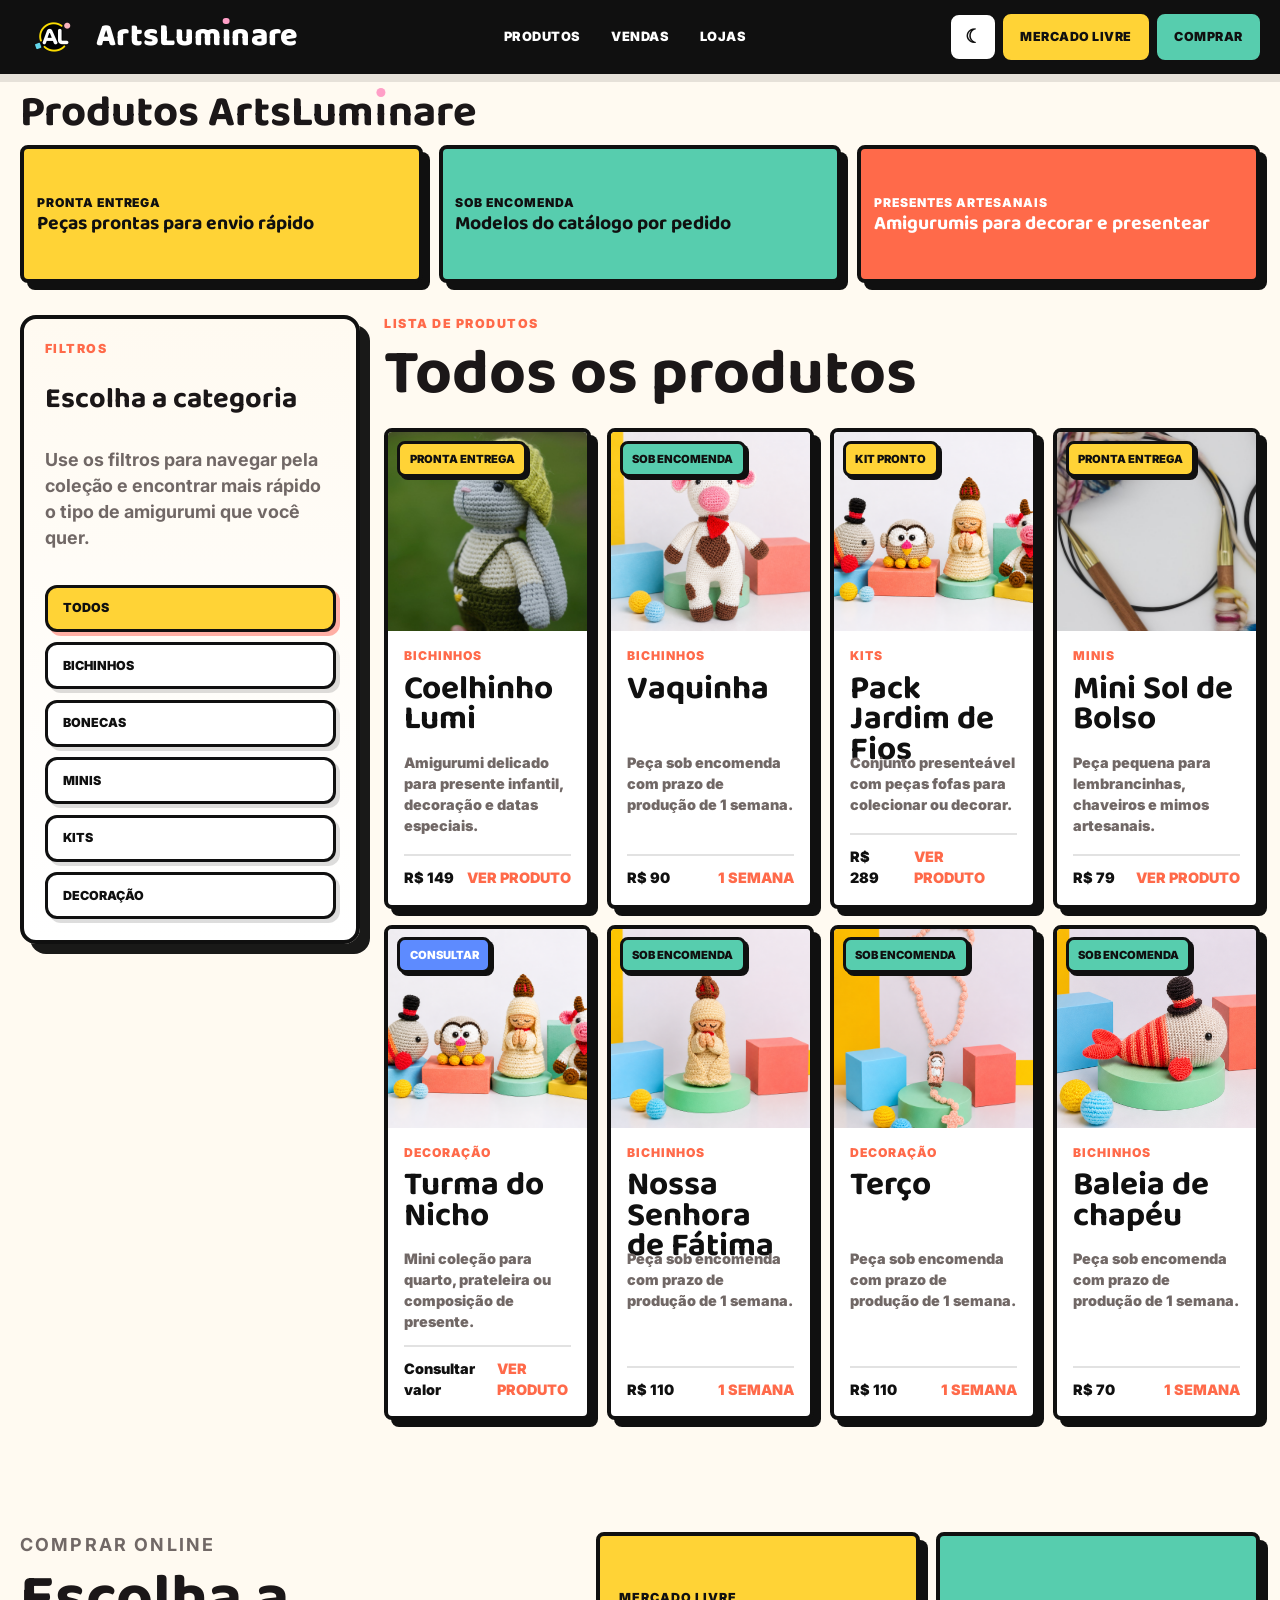
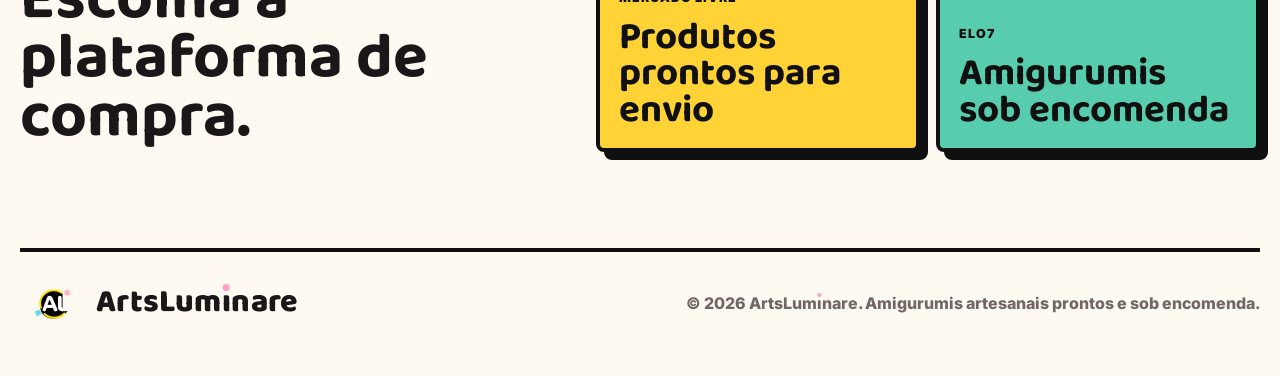
==== produtos.html @ 3f8be968 "Add terco custom order card" ====
<!DOCTYPE html>
<html lang="pt-BR">
  <head>
    <meta charset="UTF-8" />
    <meta name="viewport" content="width=device-width, initial-scale=1.0" />
    <!-- Google Tag Manager -->
    <script>
      (function(w, d, s, l, i) {
        w[l] = w[l] || [];
        w[l].push({ 'gtm.start': new Date().getTime(), event: 'gtm.js' });
        var f = d.getElementsByTagName(s)[0],
          j = d.createElement(s),
          dl = l != 'dataLayer' ? '&l=' + l : '';
        j.async = true;
        j.src = 'https://www.googletagmanager.com/gtm.js?id=' + i + dl;
        f.parentNode.insertBefore(j, f);
      })(window, document, 'script', 'dataLayer', 'GTM-P53SN25S');
    </script>
    <!-- End Google Tag Manager -->
    <title>Produtos | ArtsLuminare</title>
    <meta
      name="description"
      content="Lista de produtos da ArtsLuminare com filtros por categoria para amigurumis prontos e sob encomenda."
    />
    <meta name="theme-color" content="#101010" />
    <meta property="og:locale" content="pt_BR" />
    <meta property="og:type" content="website" />
    <meta property="og:site_name" content="ArtsLuminare" />
    <meta property="og:title" content="Produtos | ArtsLuminare" />
    <meta
      property="og:description"
      content="Veja os amigurumis prontos para envio e os modelos sob encomenda da ArtsLuminare."
    />
    <meta property="og:url" content="https://artsluminare.com/produtos.html" />
    <meta
      property="og:image"
      content="https://artsluminare.com/assets/artsluminare-social-preview.png?v=3"
    />
    <meta property="og:image:alt" content="Cat&aacute;logo de amigurumis da ArtsLuminare" />
    <meta property="og:image:width" content="1200" />
    <meta property="og:image:height" content="630" />
    <meta name="twitter:card" content="summary_large_image" />
    <meta name="twitter:title" content="Produtos | ArtsLuminare" />
    <meta
      name="twitter:description"
      content="Veja os amigurumis prontos para envio e os modelos sob encomenda da ArtsLuminare."
    />
    <meta
      name="twitter:image"
      content="https://artsluminare.com/assets/artsluminare-social-preview.png?v=3"
    />
    <link rel="canonical" href="https://artsluminare.com/produtos.html" />
    <link rel="icon" type="image/png" href="./assets/favicon-al-transparent.png?v=2" />
    <link rel="apple-touch-icon" href="./assets/favicon-al-transparent.png?v=2" />
    <script>
      (() => {
        try {
          if (localStorage.getItem("artsluminare-theme") === "dark") {
            document.documentElement.dataset.theme = "dark";
          }
        } catch {}
      })();
    </script>
    <link rel="preconnect" href="https://fonts.googleapis.com" />
    <link rel="preconnect" href="https://fonts.gstatic.com" crossorigin />
    <link
      href="https://fonts.googleapis.com/css2?family=Baloo+2:wght@600;700;800&family=Inter:wght@500;600;700;800;900&display=swap"
      rel="stylesheet"
    />
    <link rel="stylesheet" href="./styles.css?v=2" />
  </head>
  <body>
    <!-- Google Tag Manager (noscript) -->
    <noscript
      ><iframe
        src="https://www.googletagmanager.com/ns.html?id=GTM-P53SN25S"
        height="0"
        width="0"
        style="display: none; visibility: hidden"
      ></iframe
    ></noscript>
    <!-- End Google Tag Manager (noscript) -->
    <a class="skip-link" href="#conteudo">Pular para o conte&uacute;do</a>

    <header class="site-header" id="topo">
      <div class="topbar">
        <a class="brand" href="./index.html#inicio" aria-label="ArtsLuminare, voltar ao in&iacute;cio">
          <img class="brand-face" src="./assets/artsluminare-logo.png?v=2" alt="" aria-hidden="true" />
          <span class="brand-name">ArtsLum<span class="pink-i">&#305;</span>nare</span>
        </a>

        <button class="nav-toggle" type="button" aria-label="Abrir menu" aria-expanded="false">
          <span></span>
          <span></span>
          <span></span>
        </button>

        <nav class="main-nav" aria-label="Menu principal">
          <a href="./produtos.html">Produtos</a>
          <a href="./index.html#vendas">Vendas</a>
          <a href="./index.html#lojas">Lojas</a>
        </nav>

        <div class="header-actions" aria-label="Lojas online">
          <button class="theme-toggle" type="button" aria-label="Ativar modo escuro" aria-pressed="false">
            <span aria-hidden="true"></span>
          </button>
          <a class="market-link market-link-primary" href="./index.html#lojas">Mercado Livre</a>
          <a class="market-link" href="./index.html#lojas">Comprar</a>
        </div>
      </div>
    </header>

    <main id="conteudo">
      <section class="section page-intro">
        <div class="section-head">
          <div>
            <h1>Produtos ArtsLum<span class="pink-i">&#305;</span>nare</h1>
          </div>
        </div>

        <div class="products-hero-cards">
          <article class="category-tile yellow">
            <span>Pronta entrega</span>
            <strong>Pe&ccedil;as prontas para envio r&aacute;pido</strong>
          </article>
          <article class="category-tile mint">
            <span>Sob encomenda</span>
            <strong>Modelos do cat&aacute;logo por pedido</strong>
          </article>
          <article class="category-tile coral">
            <span>Presentes artesanais</span>
            <strong>Amigurumis para decorar e presentear</strong>
          </article>
        </div>
      </section>

      <section class="section shop-section products-page-section">
        <div class="products-layout">
          <aside class="products-sidebar">
            <div class="products-sidebar-card">
              <p class="eyebrow">filtros</p>
              <h2>Escolha a categoria</h2>
              <p class="section-copy">
                Use os filtros para navegar pela cole&ccedil;&atilde;o e encontrar mais r&aacute;pido o tipo de amigurumi que voc&ecirc; quer.
              </p>
              <button
                class="products-filter-toggle"
                type="button"
                aria-expanded="false"
                aria-controls="products-filters"
              >
                Filtros
              </button>
              <div class="products-sidebar-filters" id="products-filters" role="toolbar" aria-label="Filtros de produtos">
                <button class="filter-chip is-active" type="button" data-filter="todos" aria-pressed="true">
                  Todos
                </button>
                <button class="filter-chip" type="button" data-filter="bichinhos" aria-pressed="false">
                  Bichinhos
                </button>
                <button class="filter-chip" type="button" data-filter="bonecas" aria-pressed="false">
                  Bonecas
                </button>
                <button class="filter-chip" type="button" data-filter="mini" aria-pressed="false">
                  Minis
                </button>
                <button class="filter-chip" type="button" data-filter="kits" aria-pressed="false">
                  Kits
                </button>
                <button class="filter-chip" type="button" data-filter="decoracao" aria-pressed="false">
                  Decora&ccedil;&atilde;o
                </button>
              </div>
            </div>
          </aside>

          <div class="products-content">
            <div class="section-head products-content-head">
              <div>
                <p class="eyebrow">lista de produtos</p>
                <h2>Todos os produtos</h2>
              </div>
            </div>

            <div class="product-grid products-page-grid">
              <article class="product-card" data-category="bichinhos">
                <a class="product-link" href="./index.html#lojas">
                  <span class="status ready">Pronta entrega</span>
                  <img src="./assets/hero-bunny.jpg" alt="Coelhinho amigurumi artesanal" />
                  <div class="product-info">
                    <p>Bichinhos</p>
                    <h3>Coelhinho Lumi</h3>
                    <span class="product-copy">Amigurumi delicado para presente infantil, decora&ccedil;&atilde;o e datas especiais.</span>
                    <div><strong>R$ 149</strong><span>Ver produto</span></div>
                  </div>
                </a>
              </article>

              <article class="product-card" data-category="bichinhos">
                <a class="product-link" href="./index.html#lojas">
                  <span class="status order">Sob encomenda</span>
                  <img src="./assets/vaquinha.png" alt="Vaquinha amigurumi artesanal" />
                  <div class="product-info">
                    <p>Bichinhos</p>
                    <h3>Vaquinha</h3>
                    <span class="product-copy">Pe&ccedil;a sob encomenda com prazo de produ&ccedil;&atilde;o de 1 semana.</span>
                    <div><strong>R$ 90</strong><span>1 semana</span></div>
                  </div>
                </a>
              </article>

              <article class="product-card" data-category="kits">
                <a class="product-link" href="./index.html#lojas">
                  <span class="status ready">Kit pronto</span>
                  <img src="./assets/amigurumi-produtos-prontos-hero.png" alt="Grupo de amigurumis prontos para venda" />
                  <div class="product-info">
                    <p>Kits</p>
                    <h3>Pack Jardim de Fios</h3>
                    <span class="product-copy">Conjunto presente&aacute;vel com pe&ccedil;as fofas para colecionar ou decorar.</span>
                    <div><strong>R$ 289</strong><span>Ver produto</span></div>
                  </div>
                </a>
              </article>

              <article class="product-card" data-category="mini">
                <a class="product-link" href="./index.html#lojas">
                  <span class="status ready">Pronta entrega</span>
                  <img src="./assets/craft-tools.jpg" alt="Fios de croch&ecirc; para mini amigurumis" />
                  <div class="product-info">
                    <p>Minis</p>
                    <h3>Mini Sol de Bolso</h3>
                    <span class="product-copy">Pe&ccedil;a pequena para lembrancinhas, chaveiros e mimos artesanais.</span>
                    <div><strong>R$ 79</strong><span>Ver produto</span></div>
                  </div>
                </a>
              </article>

              <article class="product-card" data-category="decoracao">
                <a class="product-link" href="./index.html#lojas">
                  <span class="status quote">Consultar</span>
                  <img src="./assets/amigurumi-produtos-prontos-hero.png" alt="Amigurumis coloridos para decora&ccedil;&atilde;o" />
                  <div class="product-info">
                    <p>Decora&ccedil;&atilde;o</p>
                    <h3>Turma do Nicho</h3>
                    <span class="product-copy">Mini cole&ccedil;&atilde;o para quarto, prateleira ou composi&ccedil;&atilde;o de presente.</span>
                    <div><strong>Consultar valor</strong><span>Ver produto</span></div>
                  </div>
                </a>
              </article>

              <article class="product-card" data-category="bichinhos">
                <a class="product-link" href="./index.html#lojas">
                  <span class="status order">Sob encomenda</span>
                  <img src="./assets/nossa-senhora-fatima.png" alt="Nossa Senhora de F&aacute;tima em amigurumi" />
                  <div class="product-info">
                    <p>Bichinhos</p>
                    <h3>Nossa Senhora de F&aacute;tima</h3>
                    <span class="product-copy">Pe&ccedil;a sob encomenda com prazo de produ&ccedil;&atilde;o de 1 semana.</span>
                    <div><strong>R$ 110</strong><span>1 semana</span></div>
                  </div>
                </a>
              </article>

              <article class="product-card" data-category="decoracao">
                <a class="product-link" href="./index.html#lojas">
                  <span class="status order">Sob encomenda</span>
                  <img src="./assets/terco.png" alt="Ter&ccedil;o em amigurumi artesanal" />
                  <div class="product-info">
                    <p>Decora&ccedil;&atilde;o</p>
                    <h3>Ter&ccedil;o</h3>
                    <span class="product-copy">Pe&ccedil;a sob encomenda com prazo de produ&ccedil;&atilde;o de 1 semana.</span>
                    <div><strong>R$ 110</strong><span>1 semana</span></div>
                  </div>
                </a>
              </article>

              <article class="product-card" data-category="bichinhos">
                <a class="product-link" href="./index.html#lojas">
                  <span class="status order">Sob encomenda</span>
                  <img src="./assets/baleia-chapeu.png" alt="Baleia de chap&eacute;u em amigurumi" />
                  <div class="product-info">
                    <p>Bichinhos</p>
                    <h3>Baleia de chap&eacute;u</h3>
                    <span class="product-copy">Pe&ccedil;a sob encomenda com prazo de produ&ccedil;&atilde;o de 1 semana.</span>
                    <div><strong>R$ 70</strong><span>1 semana</span></div>
                  </div>
                </a>
              </article>
            </div>
          </div>
        </div>
      </section>

      <section class="section store-section" id="lojas">
        <div class="contact-copy">
          <p class="eyebrow">comprar online</p>
          <h2>Escolha a plataforma de compra.</h2>
        </div>

        <div class="store-grid">
          <a class="store-card yellow" href="https://www.mercadolivre.com.br/" target="_blank" rel="noreferrer" aria-label="Mercado Livre">
            <span>Mercado Livre</span>
            <strong>Produtos prontos para envio</strong>
          </a>
          <a class="store-card mint" href="https://www.elo7.com.br/" target="_blank" rel="noreferrer" aria-label="Elo7">
            <span>Elo7</span>
            <strong>Amigurumis sob encomenda</strong>
          </a>
        </div>
      </section>
    </main>

    <footer class="site-footer">
      <a class="brand" href="#topo" aria-label="ArtsLuminare, voltar ao topo">
        <img class="brand-face" src="./assets/artsluminare-logo.png?v=2" alt="" aria-hidden="true" />
        <span class="brand-name">ArtsLum<span class="pink-i">&#305;</span>nare</span>
      </a>
      <p>&copy; <span id="year"></span> ArtsLum<span class="pink-i">&#305;</span>nare. Amigurumis artesanais prontos e sob encomenda.</p>
    </footer>

    <script src="./script.js?v=2"></script>
  </body>
</html>
---- styles.css ----
:root {
  --black: #101010;
  --ink: #1b1718;
  --paper: #fffaf1;
  --white: #ffffff;
  --yellow: #ffd336;
  --yellow-deep: #f7b900;
  --coral: #ff6a4a;
  --mint: #57cdae;
  --blue: #5d8bff;
  --pink: #ff9fc7;
  --muted: #716866;
  --line: rgba(16, 16, 16, 0.12);
  --shadow: 0 20px 48px rgba(16, 16, 16, 0.16);
  --radius: 8px;
  --max: 1240px;
  color-scheme: light;
}

html[data-theme="dark"] {
  --ink: #fff6ea;
  --paper: #171314;
  --white: #282123;
  --yellow: #ffd84d;
  --coral: #ff8066;
  --mint: #67dfbf;
  --blue: #7aa0ff;
  --pink: #ff9fc7;
  --muted: #d8c9c1;
  --line: rgba(255, 246, 234, 0.16);
  --shadow: 0 20px 48px rgba(0, 0, 0, 0.38);
  color-scheme: dark;
}

* {
  box-sizing: border-box;
}

html {
  scroll-behavior: smooth;
  scroll-padding-top: 90px;
  overflow-x: hidden;
}

body {
  margin: 0;
  padding-top: 74px;
  font-family: "Inter", sans-serif;
  color: var(--ink);
  background: var(--paper);
  line-height: 1.45;
  overflow-x: hidden;
  transition: background 180ms ease, color 180ms ease;
}

body.is-menu-open {
  overflow: hidden;
}

img {
  display: block;
  max-width: 100%;
}

a {
  color: inherit;
}

button,
input,
textarea,
select {
  font: inherit;
}

.skip-link {
  position: absolute;
  left: 1rem;
  top: -4rem;
  z-index: 1000;
  padding: 0.8rem 1rem;
  border-radius: var(--radius);
  background: var(--yellow);
  color: var(--black);
  font-weight: 900;
}

.skip-link:focus {
  top: 1rem;
}

.site-header {
  position: fixed;
  top: 0;
  right: 0;
  left: 0;
  z-index: 50;
  background: var(--black);
  color: var(--white);
  box-shadow: 0 8px 0 rgba(16, 16, 16, 0.1);
}

.topbar,
.section,
.story-band,
.site-footer {
  width: min(calc(100% - 2rem), var(--max));
  margin: 0 auto;
}

.topbar {
  display: grid;
  grid-template-columns: auto 1fr auto;
  align-items: center;
  gap: 1.2rem;
  min-height: 74px;
}

.brand {
  display: inline-flex;
  align-items: center;
  gap: 0.75rem;
  min-width: 0;
  text-decoration: none;
}

.brand-face {
  width: 64px;
  height: 64px;
  display: block;
  object-fit: contain;
  flex: 0 0 auto;
}

.brand-name {
  font-family: "Baloo 2", sans-serif;
  font-size: clamp(1.45rem, 3vw, 2rem);
  font-weight: 800;
  letter-spacing: 0.01em;
  overflow: hidden;
  text-overflow: ellipsis;
  white-space: nowrap;
}

.pink-i {
  position: relative;
  display: inline-flex;
  justify-content: center;
  font-style: normal;
  line-height: 1;
  width: 0.32em;
}

.pink-i::after {
  content: "";
  position: absolute;
  left: 50%;
  top: -0.1em;
  width: 0.21em;
  height: 0.21em;
  border-radius: 50%;
  background: var(--pink);
  transform: translateX(-50%);
  pointer-events: none;
}

.main-nav {
  justify-self: center;
  display: flex;
  align-items: center;
  gap: 0.2rem;
}

.main-nav a {
  text-decoration: none;
  font-weight: 900;
  text-transform: uppercase;
}

.main-nav a {
  padding: 0.78rem 0.85rem;
  border-radius: var(--radius);
  font-size: 0.8rem;
  letter-spacing: 0.04em;
}

.main-nav a:hover,
.main-nav a:focus-visible {
  background: rgba(255, 255, 255, 0.12);
  outline: none;
}

.header-actions {
  display: flex;
  align-items: center;
  justify-content: flex-end;
  gap: 0.5rem;
}

.theme-toggle {
  min-width: 44px;
  height: 44px;
  display: inline-grid;
  place-items: center;
  border: 2px solid var(--white);
  border-radius: var(--radius);
  background: var(--white);
  color: var(--black);
  font-size: 1.2rem;
  font-weight: 1000;
  cursor: pointer;
  transition: transform 160ms ease, background 160ms ease, color 160ms ease;
}

.theme-toggle span::before {
  content: "☾";
  display: block;
  line-height: 1;
}

html[data-theme="dark"] .theme-toggle span::before {
  content: "☀";
}

.theme-toggle:hover,
.theme-toggle:focus-visible {
  transform: translateY(-2px);
  background: var(--yellow);
  color: var(--black);
  outline: none;
}

.market-link {
  min-height: 44px;
  display: inline-flex;
  align-items: center;
  justify-content: center;
  padding: 0.72rem 0.95rem;
  border: 2px solid var(--mint);
  border-radius: var(--radius);
  background: var(--mint);
  color: var(--black);
  text-decoration: none;
  font-size: 0.78rem;
  font-weight: 1000;
  letter-spacing: 0.04em;
  text-transform: uppercase;
  transition: transform 160ms ease, background 160ms ease, color 160ms ease;
}

.market-link:hover,
.market-link:focus-visible {
  transform: translateY(-2px);
  background: var(--white);
  color: var(--black);
  outline: none;
}

.market-link-primary {
  border-color: var(--yellow);
  background: var(--yellow);
  color: var(--black);
}

html[data-theme="dark"] .site-header,
html[data-theme="dark"] .main-nav {
  background: #080708;
  color: #fff6ea;
}

html[data-theme="dark"] .nav-toggle {
  border-color: rgba(255, 246, 234, 0.32);
  color: #fff6ea;
}

html[data-theme="dark"] .theme-toggle {
  border-color: var(--yellow);
  background: var(--yellow);
  color: var(--black);
}

html[data-theme="dark"] .hero {
  background:
    linear-gradient(90deg, #302716 0 47%, transparent 47%),
    repeating-linear-gradient(0deg, rgba(255, 246, 234, 0.04) 0 1px, transparent 1px 42px);
}

html[data-theme="dark"] .hero-stage {
  background:
    radial-gradient(circle at 78% 18%, rgba(255, 159, 199, 0.55) 0 12%, transparent 12.5%),
    radial-gradient(circle at 18% 78%, rgba(103, 223, 191, 0.5) 0 12%, transparent 12.5%),
    linear-gradient(135deg, #211b1d 0%, #342718 100%);
}

html[data-theme="dark"] .filter-chip,
html[data-theme="dark"] .product-link,
html[data-theme="dark"] .button-light {
  color: var(--ink);
}

html[data-theme="dark"] .button-dark {
  color: #fff6ea;
}

html[data-theme="dark"] .filter-chip.is-active {
  background: var(--yellow);
  color: var(--black);
}

html[data-theme="dark"] .products-sidebar-card {
  border-color: rgba(255, 246, 234, 0.26);
  box-shadow: 7px 7px 0 rgba(255, 246, 234, 0.1);
}

html[data-theme="dark"] .product-link,
html[data-theme="dark"] .filter-chip,
html[data-theme="dark"] .store-card {
  border-color: rgba(255, 246, 234, 0.26);
  box-shadow: 7px 7px 0 rgba(255, 246, 234, 0.1);
}

.nav-toggle {
  display: none;
  width: 46px;
  height: 46px;
  padding: 0.65rem;
  border: 2px solid rgba(255, 255, 255, 0.24);
  border-radius: var(--radius);
  background: transparent;
  color: var(--white);
}

.nav-toggle span {
  display: block;
  height: 2px;
  margin: 5px 0;
  background: currentColor;
}

.hero {
  display: grid;
  grid-template-columns: minmax(420px, 0.92fr) minmax(460px, 1.08fr);
  min-height: calc(100vh - 74px);
  background:
    linear-gradient(90deg, var(--yellow) 0 47%, transparent 47%),
    repeating-linear-gradient(0deg, rgba(16, 16, 16, 0.045) 0 1px, transparent 1px 42px);
}

.hero-copy {
  align-self: center;
  width: min(100% - 2rem, 560px);
  margin-left: max(1rem, calc((100vw - var(--max)) / 2 - 9rem));
  padding: clamp(3rem, 7vw, 6rem) 0;
}

.eyebrow {
  margin: 0 0 0.8rem;
  color: var(--coral);
  font-size: 0.78rem;
  font-weight: 1000;
  letter-spacing: 0.12em;
  text-transform: uppercase;
}

h1,
h2,
h3 {
  margin: 0;
  font-family: "Baloo 2", sans-serif;
  line-height: 0.92;
  letter-spacing: 0;
}

h1 {
  max-width: 9ch;
  font-size: clamp(3.8rem, 5.9vw, 6.1rem);
}

h2 {
  font-size: clamp(2.5rem, 5vw, 5rem);
}

h3 {
  font-size: clamp(1.55rem, 2.6vw, 2.35rem);
}

.hero-copy p:not(.eyebrow),
.section-copy,
.story-band p,
.contact-copy p {
  max-width: 40rem;
  color: var(--muted);
  font-size: clamp(1rem, 1.4vw, 1.18rem);
  font-weight: 700;
}

.hero-actions {
  display: flex;
  flex-wrap: wrap;
  gap: 0.75rem;
  margin-top: 1.8rem;
}

.button {
  min-height: 50px;
  display: inline-flex;
  align-items: center;
  justify-content: center;
  padding: 0.9rem 1.15rem;
  border: 3px solid var(--black);
  border-radius: var(--radius);
  color: var(--black);
  font-weight: 1000;
  text-decoration: none;
  text-transform: uppercase;
  letter-spacing: 0.04em;
  box-shadow: 5px 5px 0 var(--black);
  cursor: pointer;
  transition: transform 160ms ease, box-shadow 160ms ease;
}

.button:hover,
.button:focus-visible {
  transform: translate(2px, 2px);
  box-shadow: 3px 3px 0 var(--black);
  outline: none;
}

.button-dark {
  background: var(--black);
  color: var(--white);
  box-shadow: 5px 5px 0 var(--coral);
}

.button-light {
  background: var(--white);
}

.button-yellow {
  background: var(--yellow);
}

.button-mint {
  background: var(--mint);
}

.hero-stage {
  position: relative;
  align-self: stretch;
  display: grid;
  place-items: end center;
  min-height: 560px;
  overflow: hidden;
  padding: clamp(2rem, 5vw, 4rem) max(1rem, calc((100vw - var(--max)) / 2)) clamp(2rem, 5vw, 4rem) 2rem;
  background:
    radial-gradient(circle at 78% 18%, var(--pink) 0 12%, transparent 12.5%),
    radial-gradient(circle at 18% 78%, var(--mint) 0 12%, transparent 12.5%),
    linear-gradient(135deg, #ffffff 0%, #fff1d1 100%);
}

.hero-stage img {
  width: min(100%, 780px);
  aspect-ratio: 1 / 1;
  object-fit: cover;
  border: 4px solid var(--black);
  border-radius: var(--radius);
  box-shadow: 14px 14px 0 var(--black);
}

.mobile-quick-actions {
  display: none;
}

.order-badge {
  position: absolute;
  right: clamp(1rem, 5vw, 5rem);
  bottom: clamp(1rem, 5vw, 4rem);
  width: min(42vw, 220px);
  padding: 1rem;
  border: 4px solid var(--black);
  border-radius: var(--radius);
  background: var(--yellow);
  color: var(--black);
  box-shadow: 8px 8px 0 var(--black);
  transform: rotate(-3deg);
}

.order-badge span {
  display: block;
  font-size: 0.75rem;
  font-weight: 1000;
  text-transform: uppercase;
}

.order-badge strong {
  display: block;
  font-family: "Baloo 2", sans-serif;
  font-size: 1.8rem;
  line-height: 0.95;
}

.product-info p,
.category-tile span {
  display: block;
  font-size: 0.76rem;
  font-weight: 1000;
  letter-spacing: 0.08em;
  text-transform: uppercase;
}

.section {
  padding: clamp(4rem, 9vw, 7rem) 0 0;
}

.section-head {
  display: grid;
  grid-template-columns: minmax(0, 1fr) auto;
  gap: 2rem;
  align-items: end;
  margin-bottom: 1.5rem;
}

.section-head.compact {
  grid-template-columns: 1fr;
}

.page-intro {
  padding-top: clamp(0.75rem, 1.8vw, 1.15rem);
  padding-bottom: 0;
}

.page-intro .section-head {
  grid-template-columns: minmax(0, 1.45fr) minmax(220px, 0.55fr);
  align-items: center;
  gap: 1.25rem;
  margin-bottom: 0.55rem;
}

.page-intro h1 {
  max-width: none;
  font-size: clamp(2.2rem, 3.4vw, 3.35rem);
  line-height: 1;
  white-space: nowrap;
}

.page-intro .section-copy {
  max-width: 28rem;
  font-size: clamp(0.96rem, 1.05vw, 1.05rem);
}

.products-hero-cards {
  display: grid;
  grid-template-columns: repeat(3, minmax(0, 1fr));
  gap: 1rem;
  margin-top: 0.1rem;
}

.products-hero-cards .category-tile {
  justify-content: center;
}

.products-page-section {
  padding-top: 2rem;
}

.products-layout {
  display: grid;
  grid-template-columns: minmax(230px, 0.28fr) minmax(0, 0.72fr);
  gap: 1.5rem;
  align-items: start;
}

.products-sidebar {
  position: sticky;
  top: 108px;
}

.products-sidebar-card {
  display: grid;
  gap: 1rem;
  padding: 1.3rem;
  border: 4px solid var(--black);
  border-radius: 16px;
  background: linear-gradient(180deg, #fffaf1 0%, #ffffff 100%);
  box-shadow: 10px 10px 0 rgba(16, 16, 16, 0.96);
}

.products-sidebar-card h2 {
  font-size: clamp(1.8rem, 2vw, 2.5rem);
}

.products-sidebar-filters {
  display: grid;
  gap: 0.65rem;
}

.products-filter-toggle {
  display: none;
}

.products-sidebar-filters .filter-chip {
  width: 100%;
  justify-content: flex-start;
  text-align: left;
  border-radius: 12px;
}

.products-content {
  min-width: 0;
}

.products-content-head {
  grid-template-columns: 1fr;
  align-items: end;
}

.products-page-grid {
  grid-template-columns: repeat(4, minmax(0, 1fr));
}

.filter-bar {
  display: flex;
  flex-wrap: wrap;
  justify-content: flex-end;
  gap: 0.45rem;
}

.filter-chip {
  min-height: 42px;
  padding: 0.72rem 0.95rem;
  border: 3px solid var(--black);
  border-radius: 12px;
  background: var(--white);
  color: var(--black);
  font-size: 0.78rem;
  font-weight: 1000;
  text-transform: uppercase;
  cursor: pointer;
  box-shadow: 4px 4px 0 rgba(16, 16, 16, 0.14);
  transition: transform 140ms ease, box-shadow 140ms ease, background 140ms ease, color 140ms ease;
}

.filter-chip.is-active {
  background: var(--yellow);
  color: var(--black);
  box-shadow: 4px 4px 0 rgba(255, 111, 97, 0.55);
}

.filter-chip:hover,
.filter-chip:focus-visible {
  transform: translateY(-1px);
  box-shadow: 5px 5px 0 rgba(16, 16, 16, 0.18);
  outline: none;
}

html[data-theme="dark"] .products-sidebar-card {
  background: linear-gradient(180deg, #1d1819 0%, #120f10 100%);
  border-color: rgba(255, 246, 234, 0.22);
  box-shadow: 10px 10px 0 rgba(255, 246, 234, 0.08);
}

html[data-theme="dark"] .products-sidebar-filters .filter-chip {
  background: #181314;
  color: #fff6ea;
  border-color: rgba(255, 246, 234, 0.22);
  box-shadow: none;
}

html[data-theme="dark"] .products-sidebar-filters .filter-chip.is-active {
  background: var(--yellow);
  color: var(--black);
  border-color: rgba(255, 246, 234, 0.2);
  box-shadow: 4px 4px 0 rgba(255, 159, 199, 0.24);
}

.product-grid {
  display: grid;
  grid-template-columns: repeat(4, minmax(0, 1fr));
  gap: 1rem;
  align-items: stretch;
}

.product-card {
  position: relative;
  min-width: 0;
  height: 100%;
}

.product-card[hidden] {
  display: none;
}

.product-link {
  height: 100%;
  display: grid;
  grid-template-rows: auto 1fr;
  overflow: hidden;
  border: 4px solid var(--black);
  border-radius: var(--radius);
  background: var(--white);
  color: var(--black);
  text-decoration: none;
  box-shadow: 7px 7px 0 var(--black);
  transition: transform 160ms ease, box-shadow 160ms ease;
}

.product-link:hover,
.product-link:focus-visible {
  transform: translate(3px, 3px);
  box-shadow: 4px 4px 0 var(--black);
  outline: none;
}

.product-card img {
  width: 100%;
  aspect-ratio: 1 / 1;
  object-fit: cover;
  background: var(--yellow);
}

.status {
  position: absolute;
  top: 0.8rem;
  left: 0.8rem;
  z-index: 2;
  padding: 0.42rem 0.58rem;
  border: 3px solid var(--black);
  border-radius: var(--radius);
  color: var(--black);
  font-size: 0.7rem;
  font-weight: 1000;
  text-transform: uppercase;
  box-shadow: 3px 3px 0 var(--black);
}

.status.order {
  background: var(--mint);
}

.status.ready {
  background: var(--yellow);
}

.status.quote {
  background: var(--blue);
  color: var(--white);
}

.product-info {
  display: grid;
  grid-template-rows: auto 4.4rem minmax(4.25rem, 1fr) auto;
  gap: 0.55rem;
  padding: 1rem;
  min-height: 235px;
}

.product-info p {
  margin: 0;
  color: var(--coral);
}

.product-info h3 {
  align-self: start;
  overflow: hidden;
}

.product-copy {
  color: var(--muted);
  font-size: 0.92rem;
  font-weight: 800;
  align-self: start;
}

.product-info div {
  display: flex;
  justify-content: space-between;
  gap: 0.8rem;
  align-items: center;
  align-self: end;
  margin-top: 0.2rem;
  padding-top: 0.75rem;
  border-top: 2px solid var(--line);
}

.product-info strong,
.product-info span {
  font-size: 0.9rem;
  font-weight: 1000;
}

.product-info div span {
  color: var(--coral);
  text-transform: uppercase;
}

.category-grid {
  display: grid;
  grid-template-columns: repeat(4, minmax(0, 1fr));
  gap: 1rem;
}

.category-tile {
  min-height: 138px;
  display: flex;
  flex-direction: column;
  justify-content: flex-end;
  padding: 0.8rem;
  border: 4px solid var(--black);
  border-radius: var(--radius);
  color: var(--black);
  text-decoration: none;
  box-shadow: 7px 7px 0 var(--black);
}

.category-tile strong {
  display: block;
  margin-top: 0.22rem;
  font-family: "Baloo 2", sans-serif;
  font-size: clamp(1.22rem, 1.5vw, 1.75rem);
  line-height: 0.92;
}

.category-tile.yellow {
  background: var(--yellow);
}

.category-tile.mint {
  background: var(--mint);
}

.category-tile.coral {
  background: var(--coral);
  color: var(--white);
}

.category-tile.blue {
  background: var(--blue);
  color: var(--white);
}

.story-band {
  display: grid;
  grid-template-columns: 1.08fr 0.92fr;
  gap: 2rem;
  align-items: center;
  margin-top: clamp(4rem, 8vw, 7rem);
  padding: clamp(2rem, 5vw, 4rem);
  border: 4px solid var(--black);
  border-radius: var(--radius);
  background: var(--mint);
  box-shadow: 8px 8px 0 var(--black);
}

.story-band .eyebrow {
  color: var(--black);
}

.story-band p {
  margin: 0;
  color: var(--black);
}

.sales-grid {
  display: grid;
  grid-template-columns: repeat(4, minmax(0, 1fr));
  gap: 1rem;
}

.sales-card {
  min-height: 260px;
  display: flex;
  flex-direction: column;
  justify-content: space-between;
  gap: 1rem;
  padding: 1rem;
  border: 4px solid var(--black);
  border-radius: var(--radius);
  box-shadow: 7px 7px 0 var(--black);
}

.sales-card span {
  width: 48px;
  height: 48px;
  display: grid;
  place-items: center;
  border: 3px solid var(--black);
  border-radius: 50%;
  background: var(--white);
  color: var(--black);
  font-weight: 1000;
}

html[data-theme="dark"] .sales-card span {
  background: #fff6ea;
  color: var(--black);
  border-color: rgba(16, 16, 16, 0.92);
}

.sales-card h3 {
  font-size: clamp(1.45rem, 2vw, 2.05rem);
}

.sales-card p {
  margin: 0;
  color: var(--black);
  font-weight: 800;
}

.sales-card.yellow {
  background: var(--yellow);
}

.sales-card.mint {
  background: var(--mint);
}

.sales-card.coral {
  background: var(--coral);
  color: var(--white);
}

.sales-card.blue {
  background: var(--blue);
  color: var(--white);
}

.sales-card.coral p,
.sales-card.blue p {
  color: var(--white);
}

.store-section {
  display: grid;
  grid-template-columns: 0.9fr 1.1fr;
  gap: 2rem;
  align-items: start;
  padding-bottom: clamp(4rem, 8vw, 6rem);
}

.store-grid {
  display: grid;
  grid-template-columns: repeat(2, minmax(0, 1fr));
  gap: 1rem;
}

.store-card {
  min-height: 220px;
  display: flex;
  flex-direction: column;
  justify-content: flex-end;
  gap: 0.8rem;
  padding: 1.2rem;
  border: 4px solid var(--black);
  border-radius: var(--radius);
  color: var(--black);
  text-decoration: none;
  box-shadow: 8px 8px 0 var(--black);
}

.store-card span {
  font-size: 0.78rem;
  font-weight: 1000;
  letter-spacing: 0.08em;
  text-transform: uppercase;
}

.store-card strong {
  max-width: 12ch;
  font-family: "Baloo 2", sans-serif;
  font-size: clamp(2rem, 3vw, 3rem);
  line-height: 0.95;
}

.store-card.yellow {
  background: var(--yellow);
}

.store-card.mint {
  background: var(--mint);
}

.site-footer {
  display: flex;
  justify-content: space-between;
  gap: 1rem;
  align-items: center;
  padding: 1.2rem 0 2.5rem;
  border-top: 4px solid var(--black);
}

.site-footer p {
  margin: 0;
  color: var(--muted);
  font-weight: 800;
  text-align: right;
}

a:focus-visible,
button:focus-visible,
input:focus-visible,
textarea:focus-visible,
select:focus-visible {
  outline: 4px solid var(--blue);
  outline-offset: 3px;
}

@media (max-width: 1080px) {
  .hero {
    grid-template-columns: 1fr;
    min-height: auto;
    background: var(--yellow);
  }

  .hero-copy {
    margin: 0 auto;
    padding: 3rem 0 2rem;
  }

  .hero-stage {
    min-height: auto;
    padding: 2rem 1rem 3rem;
  }

  .product-grid,
  .category-grid {
    grid-template-columns: repeat(2, minmax(0, 1fr));
  }

  .page-intro .section-head {
    grid-template-columns: 1fr;
  }

  .products-hero-cards,
  .products-page-grid {
    grid-template-columns: repeat(2, minmax(0, 1fr));
  }

  .products-layout {
    grid-template-columns: 1fr;
  }

  .products-sidebar {
    position: static;
  }

  .products-sidebar-filters {
    grid-template-columns: repeat(3, minmax(0, 1fr));
  }

  .sales-grid {
    grid-template-columns: repeat(2, minmax(0, 1fr));
  }
}

@media (max-width: 820px) {
  .topbar,
  .section,
  .story-band,
  .site-footer {
    width: min(calc(100% - 1rem), var(--max));
  }

  .topbar {
    grid-template-columns: minmax(0, 1fr) auto auto;
    gap: 0.6rem;
  }

  .nav-toggle {
    display: block;
  }

  .main-nav {
    position: fixed;
    inset: 74px 0 auto 0;
    width: 100vw;
    justify-self: stretch;
    display: none;
    grid-template-columns: 1fr;
    gap: 0;
    padding: 0.75rem 1rem 1rem;
    background: var(--black);
    border-top: 1px solid rgba(255, 255, 255, 0.14);
    box-shadow: 0 12px 0 rgba(16, 16, 16, 0.18);
  }

  .main-nav.is-open {
    display: grid;
  }

  .main-nav a {
    padding: 1rem;
    border-radius: 0;
    border-bottom: 1px solid rgba(255, 255, 255, 0.14);
  }

  .header-actions {
    justify-self: end;
  }

  .section-head,
  .story-band,
  .store-section,
  .site-footer {
    grid-template-columns: 1fr;
  }

  .filter-bar {
    justify-content: flex-start;
  }

  .site-footer {
    display: grid;
    text-align: left;
  }

  .site-footer p {
    text-align: left;
  }
}

@media (max-width: 620px) {
  body {
    padding-top: 68px;
    background: var(--paper);
  }

  .topbar {
    min-height: 68px;
    padding-block: 0.2rem;
  }

  .main-nav {
    inset: 68px 0 auto 0;
  }

  .header-actions .market-link-primary {
    display: none;
  }

  .brand-name {
    font-size: 0.88rem;
  }

  .brand-face {
    width: 40px;
    height: 40px;
  }

  .brand {
    gap: 0.34rem;
  }

  .nav-toggle {
    width: 40px;
    height: 40px;
    padding: 0.5rem;
  }

  .market-link {
    min-height: 40px;
    padding: 0.56rem 0.66rem;
    font-size: 0.68rem;
    letter-spacing: 0.02em;
  }

  .theme-toggle {
    min-width: 40px;
    height: 40px;
    padding: 0;
    font-size: 1rem;
  }

  .hero {
    background: var(--paper);
  }

  h1 {
    max-width: 9ch;
    font-size: 2.3rem;
    line-height: 0.96;
  }

  h2 {
    font-size: 1.72rem;
    line-height: 1;
  }

  .hero-copy {
    width: 100%;
    padding: 0.7rem 0.75rem 0.15rem;
    background: var(--paper);
    border-bottom: 0;
  }

  .hero-copy h1,
  .hero-copy p:not(.eyebrow),
  .hero-copy .eyebrow {
    display: none;
  }

  .hero-actions {
    display: grid;
    grid-template-columns: 1fr 1fr;
    gap: 0.45rem;
    margin-top: 0;
  }

  .hero-actions {
    display: none;
  }

  .mobile-quick-actions {
    display: grid;
    width: fit-content;
    grid-template-columns: repeat(2, minmax(0, 138px));
    gap: 0.55rem;
    margin: 0.85rem auto 0.45rem;
    padding: 0;
    background: var(--paper);
  }

  .button {
    flex: 1 1 0;
    min-height: 42px;
    padding: 0.64rem 0.68rem;
    font-size: 0.72rem;
    box-shadow: 3px 3px 0 var(--black);
  }

  .hero-stage {
    padding: 0.75rem 0.5rem 1rem;
    background:
      radial-gradient(circle at 78% 14%, var(--pink) 0 18%, transparent 18.5%),
      linear-gradient(180deg, var(--paper) 0%, var(--paper) 100%);
  }

  .hero-stage img {
    aspect-ratio: 1.18 / 1;
    object-position: center;
    border-width: 3px;
    box-shadow: none;
  }

  .section {
    width: 100%;
    padding: 1.35rem 0.75rem 0;
    border-top: 4px solid var(--black);
  }

  .section-head {
    display: grid;
    gap: 0.55rem;
    margin-bottom: 0.8rem;
  }

  .filter-bar {
    gap: 0.45rem;
    display: grid;
    grid-template-columns: repeat(3, minmax(0, 1fr));
  }

  .filter-chip {
    min-height: 36px;
    padding: 0.48rem 0.38rem;
    border-width: 2px;
    font-size: 0.58rem;
    box-shadow: none;
  }

  .order-badge {
    display: none;
  }

  .order-badge strong {
    font-size: 1rem;
  }

  .product-grid {
    grid-template-columns: 1fr;
    gap: 0.72rem;
  }

  .product-link {
    grid-template-columns: minmax(112px, 38%) minmax(0, 1fr);
    grid-template-rows: 1fr;
    border-width: 3px;
    box-shadow: none;
  }

  .product-card img {
    height: 100%;
    min-height: 156px;
    aspect-ratio: auto;
  }

  .product-info {
    grid-template-rows: auto auto auto;
    gap: 0.28rem;
    min-height: 132px;
    padding: 0.68rem;
  }

  .product-info h3 {
    font-size: 1.02rem;
    line-height: 0.98;
  }

  .product-copy {
    display: none;
  }

  .product-info div {
    flex-wrap: wrap;
    gap: 0.35rem;
    padding-top: 0.42rem;
  }

  .product-info strong,
  .product-info span {
    font-size: 0.68rem;
  }

  .category-grid,
  .sales-grid,
  .store-grid {
    grid-template-columns: repeat(2, minmax(0, 1fr));
    gap: 0.68rem;
  }

  .category-tile {
    min-height: 98px;
    padding: 0.72rem;
    border-width: 3px;
    box-shadow: none;
  }

  .category-tile strong {
    font-size: 0.94rem;
    line-height: 1;
  }

  .story-band {
    width: 100%;
    grid-template-columns: 1fr;
    gap: 0.75rem;
    margin-top: 1.35rem;
    padding: 1rem 0.85rem;
    border-width: 3px 0;
    box-shadow: none;
  }

  .story-band h2 {
    max-width: 12ch;
  }

  .sales-card {
    min-height: 136px;
    padding: 0.72rem;
    border-width: 3px;
    box-shadow: none;
  }

  .sales-card span {
    width: 34px;
    height: 34px;
    border-width: 2px;
    font-size: 0.72rem;
  }

  .sales-card h3 {
    font-size: 1.08rem;
    line-height: 1;
  }

  .sales-card p {
    font-size: 0.72rem;
    line-height: 1.28;
  }

  .store-section {
    gap: 0.8rem;
    padding-bottom: 1.35rem;
  }

  .store-card {
    min-height: 118px;
    padding: 0.78rem;
    border-width: 3px;
    box-shadow: none;
  }

  .store-card strong {
    font-size: 1.2rem;
    line-height: 0.98;
  }

  .site-footer {
    width: 100%;
    padding: 0.9rem;
    border-top-width: 3px;
  }

  .products-hero-cards,
  .products-sidebar-filters,
  .products-page-grid {
    grid-template-columns: 1fr;
  }

  .page-intro {
    padding-top: 0.45rem;
  }

  .page-intro .section-head {
    gap: 0.45rem;
    margin-bottom: 0.45rem;
  }

  .page-intro h1 {
    font-size: 2.05rem;
    white-space: normal;
  }

  .page-intro .section-copy,
  .products-sidebar-card .section-copy,
  .contact-copy p,
  .story-band p {
    display: none;
  }

  .page-intro .section-copy,
  .products-sidebar-card .section-copy,
  .products-hero-cards {
    display: none;
  }

  .products-page-section {
    padding-top: 0.9rem;
  }

  .products-sidebar-card {
    gap: 0.7rem;
    padding: 0;
    border-width: 0;
    background: transparent;
    box-shadow: none;
  }

  .products-filter-toggle {
    min-height: 42px;
    display: inline-flex;
    align-items: center;
    justify-content: center;
    width: 100%;
    padding: 0.72rem 0.9rem;
    border: 3px solid var(--black);
    border-radius: 10px;
    background: var(--yellow);
    color: var(--black);
    font-size: 0.84rem;
    font-weight: 1000;
    text-transform: uppercase;
    box-shadow: 3px 3px 0 var(--black);
  }

  html[data-theme="dark"] .products-filter-toggle {
    background: var(--yellow);
    color: var(--black);
    border-color: rgba(255, 246, 234, 0.2);
    box-shadow: 3px 3px 0 rgba(255, 246, 234, 0.12);
  }

  .products-sidebar-filters {
    display: none !important;
    grid-template-columns: repeat(3, minmax(0, 1fr));
    gap: 0.5rem;
    margin-top: 0.6rem;
  }

  .products-sidebar-filters.is-open {
    display: grid !important;
  }

  .products-sidebar-filters .filter-chip {
    appearance: none !important;
    -webkit-appearance: none !important;
    min-height: 40px;
    justify-content: center;
    text-align: center;
    padding: 0.56rem 0.4rem;
    font-size: 0.68rem;
    line-height: 1;
    border-width: 2px;
    border-radius: 10px;
    background: var(--white) !important;
    color: var(--black) !important;
    -webkit-text-fill-color: var(--black) !important;
    border-color: var(--black) !important;
    opacity: 1 !important;
    text-shadow: none !important;
    box-shadow: none !important;
  }

  .products-sidebar-filters .filter-chip.is-active,
  .products-sidebar-filters .filter-chip[aria-pressed="true"],
  .products-sidebar-filters .filter-chip:active,
  .products-sidebar-filters .filter-chip:focus-visible {
    background: var(--yellow) !important;
    color: var(--black) !important;
    -webkit-text-fill-color: var(--black) !important;
    border-color: var(--black) !important;
    opacity: 1 !important;
    text-shadow: none !important;
  }

  html[data-theme="dark"] .products-sidebar-filters .filter-chip,
  html[data-theme="dark"] .products-sidebar-filters .filter-chip.is-active,
  html[data-theme="dark"] .products-sidebar-filters .filter-chip[aria-pressed="true"],
  html[data-theme="dark"] .products-sidebar-filters .filter-chip:active,
  html[data-theme="dark"] .products-sidebar-filters .filter-chip:focus-visible {
    color: var(--black) !important;
    -webkit-text-fill-color: var(--black) !important;
    opacity: 1 !important;
  }

  html[data-theme="dark"] .products-sidebar-filters .filter-chip {
    background: #fff6ea !important;
    border-color: rgba(255, 246, 234, 0.22) !important;
    box-shadow: none !important;
  }

  html[data-theme="dark"] .products-sidebar-filters .filter-chip.is-active,
  html[data-theme="dark"] .products-sidebar-filters .filter-chip[aria-pressed="true"],
  html[data-theme="dark"] .products-sidebar-filters .filter-chip:active,
  html[data-theme="dark"] .products-sidebar-filters .filter-chip:focus-visible {
    background: var(--yellow) !important;
    border-color: rgba(255, 246, 234, 0.2) !important;
  }

  .products-sidebar-card h2,
  .products-content-head .eyebrow,
  .contact-copy .eyebrow,
  .site-footer p,
  .eyebrow {
    display: none;
  }

  .products-content-head {
    margin-bottom: 0.55rem;
  }

  .category-section,
  #inspiracoes,
  .story-band,
  .sales-section {
    display: none;
  }

  .store-section {
    border-top-width: 0;
  }

  html[data-theme="dark"] .hero {
    background: var(--paper);
  }

  html[data-theme="dark"] .hero-copy {
    background: #302716;
  }

  html[data-theme="dark"] .hero-stage {
    background:
      radial-gradient(circle at 78% 14%, rgba(255, 159, 199, 0.42) 0 18%, transparent 18.5%),
      linear-gradient(180deg, var(--paper) 0%, var(--paper) 100%);
  }
}

@media (prefers-reduced-motion: reduce) {
  html {
    scroll-behavior: auto;
  }

  *,
  *::before,
  *::after {
    transition: none !important;
  }
}
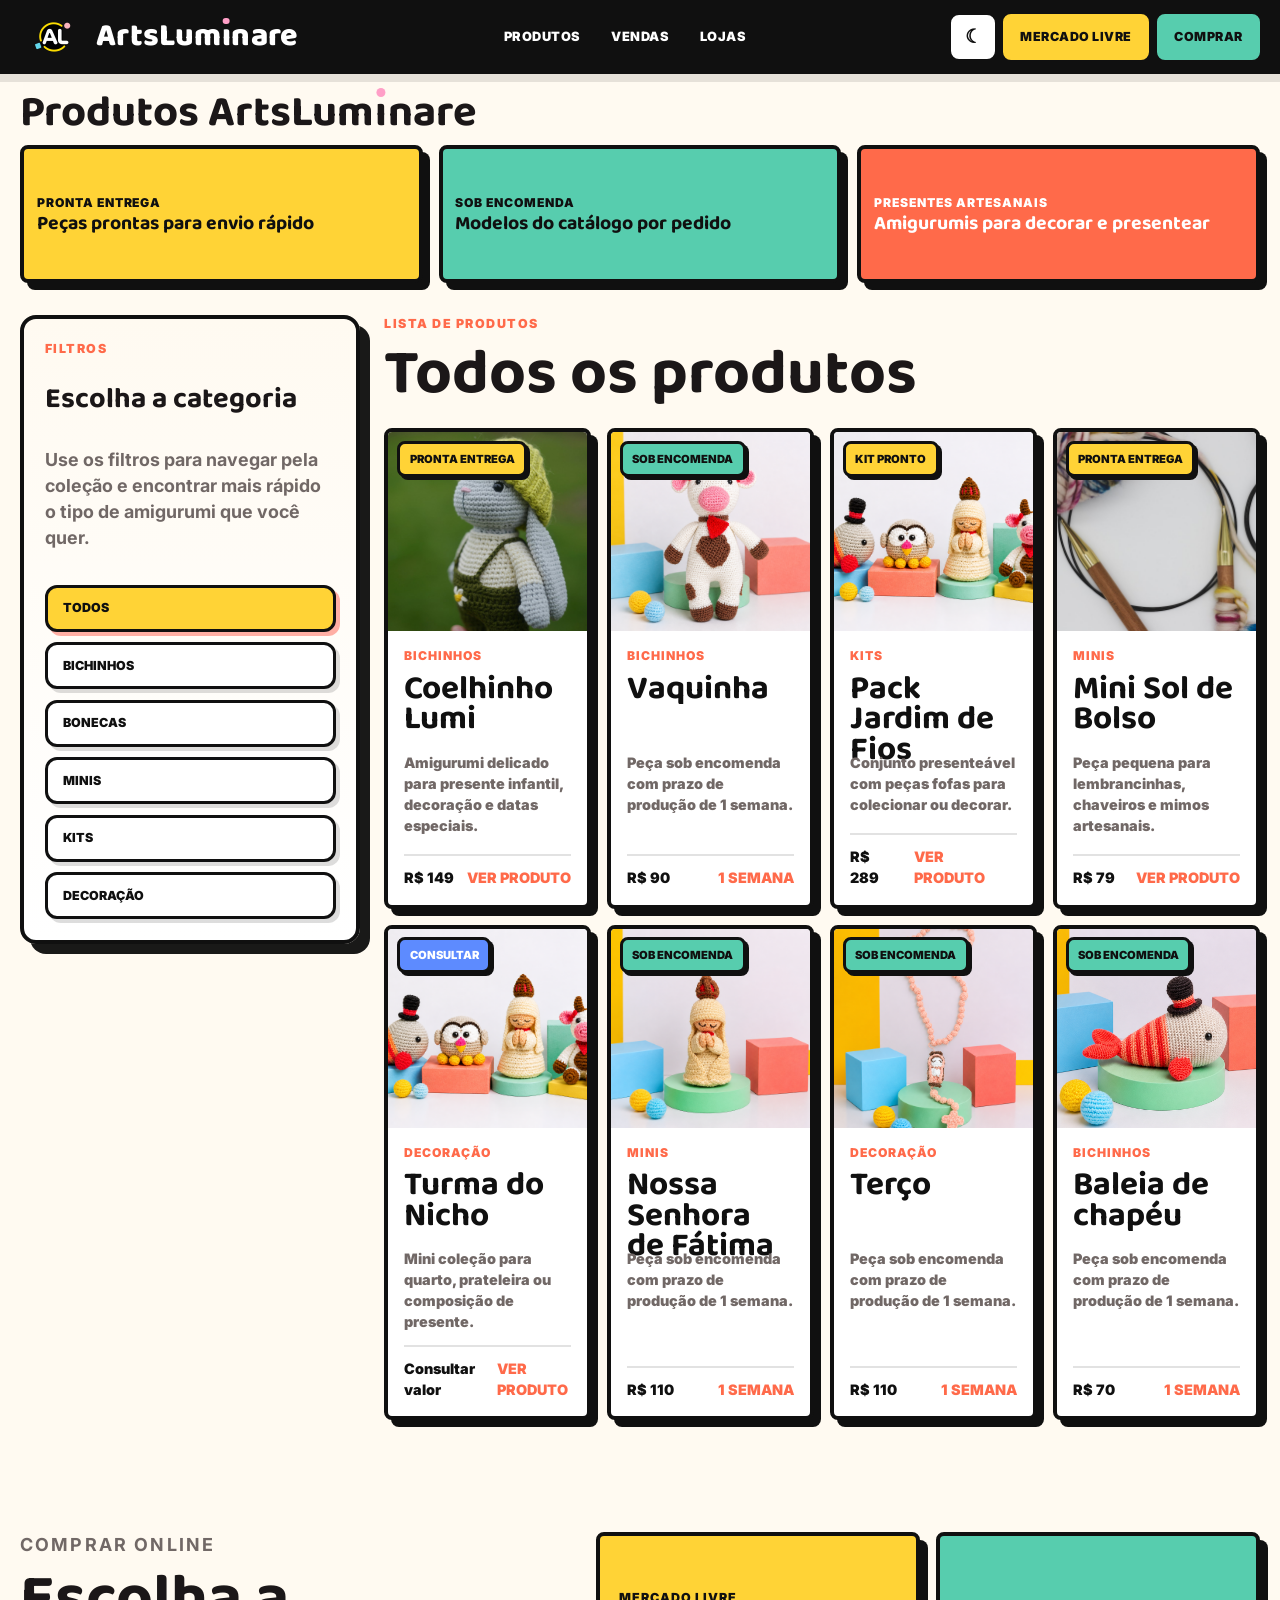
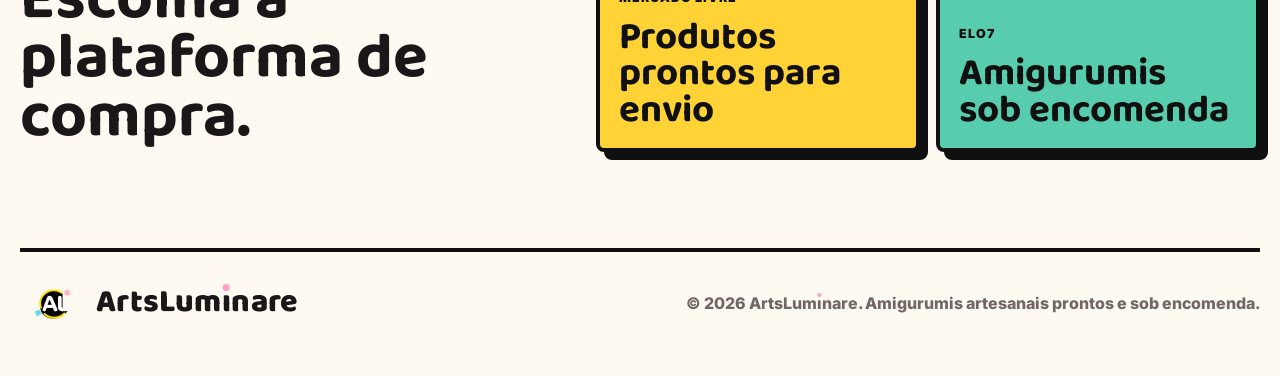
==== commit 732402d9: "Set nossa senhora category to minis" ====
--- a/produtos.html
+++ b/produtos.html
@@ -249,12 +249,12 @@
                 </a>
               </article>
 
-              <article class="product-card" data-category="bichinhos">
+              <article class="product-card" data-category="minis">
                 <a class="product-link" href="./index.html#lojas">
                   <span class="status order">Sob encomenda</span>
                   <img src="./assets/nossa-senhora-fatima.png" alt="Nossa Senhora de F&aacute;tima em amigurumi" />
                   <div class="product-info">
-                    <p>Bichinhos</p>
+                    <p>Minis</p>
                     <h3>Nossa Senhora de F&aacute;tima</h3>
                     <span class="product-copy">Pe&ccedil;a sob encomenda com prazo de produ&ccedil;&atilde;o de 1 semana.</span>
                     <div><strong>R$ 110</strong><span>1 semana</span></div>
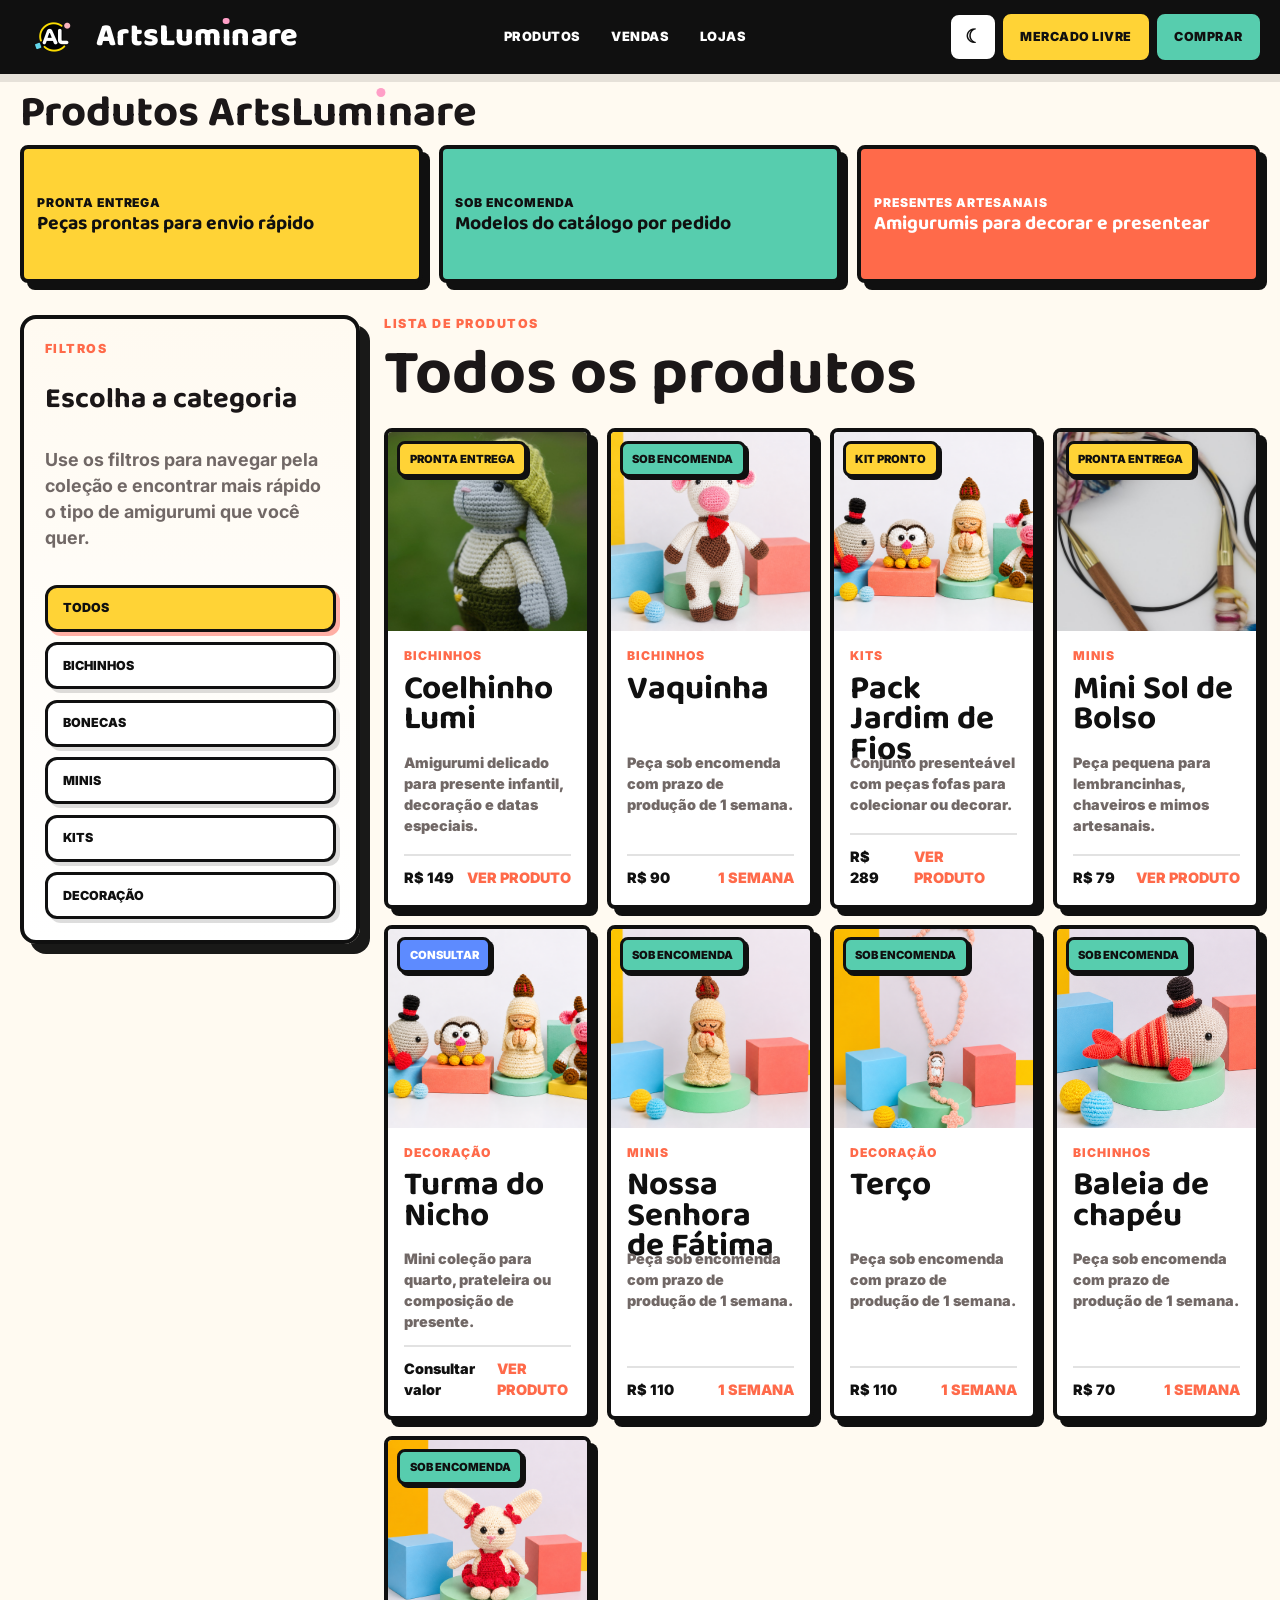
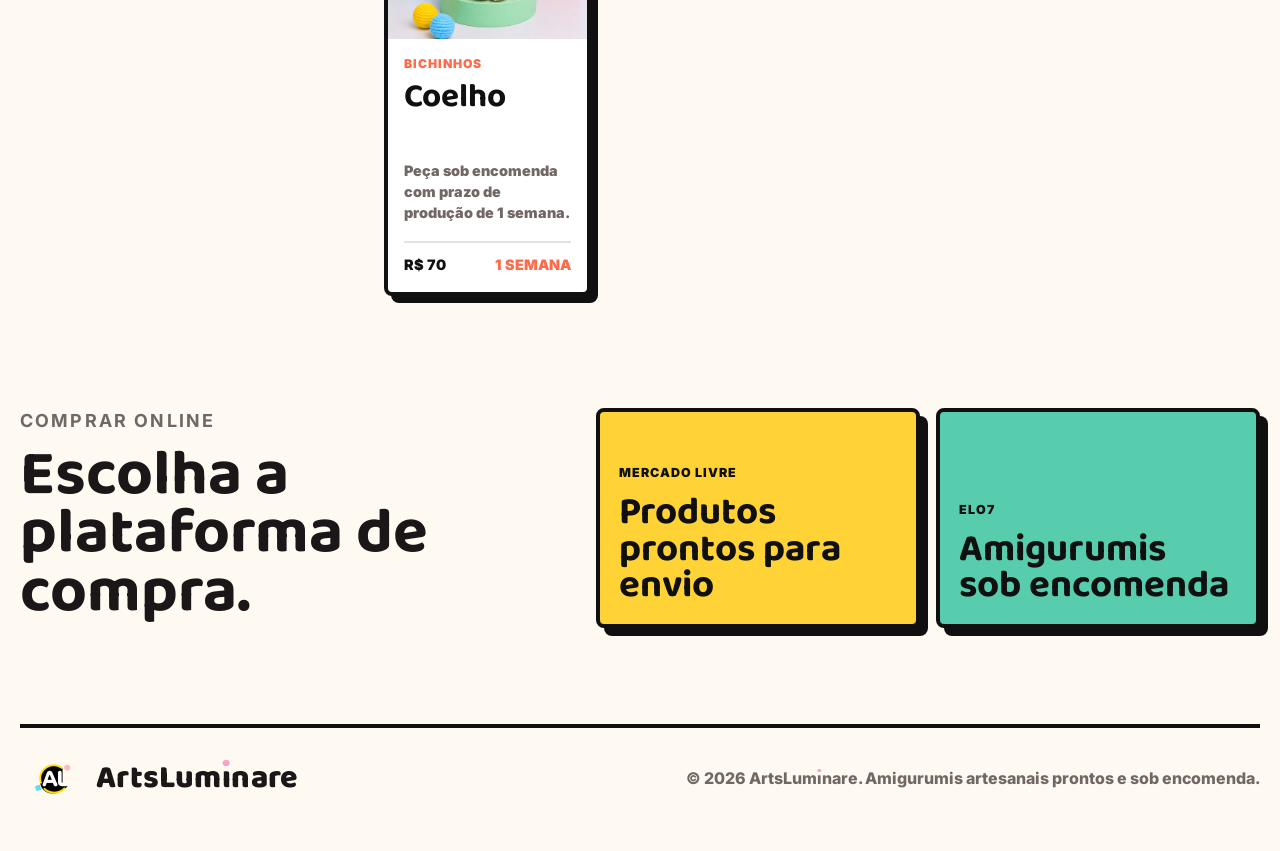
==== commit 605bc7db: "Add coelho custom order card" ====
--- a/produtos.html
+++ b/produtos.html
@@ -287,6 +287,19 @@
                   </div>
                 </a>
               </article>
+
+              <article class="product-card" data-category="bichinhos">
+                <a class="product-link" href="./index.html#lojas">
+                  <span class="status order">Sob encomenda</span>
+                  <img src="./assets/coelho.png" alt="Coelho em amigurumi artesanal" />
+                  <div class="product-info">
+                    <p>Bichinhos</p>
+                    <h3>Coelho</h3>
+                    <span class="product-copy">Pe&ccedil;a sob encomenda com prazo de produ&ccedil;&atilde;o de 1 semana.</span>
+                    <div><strong>R$ 70</strong><span>1 semana</span></div>
+                  </div>
+                </a>
+              </article>
             </div>
           </div>
         </div>
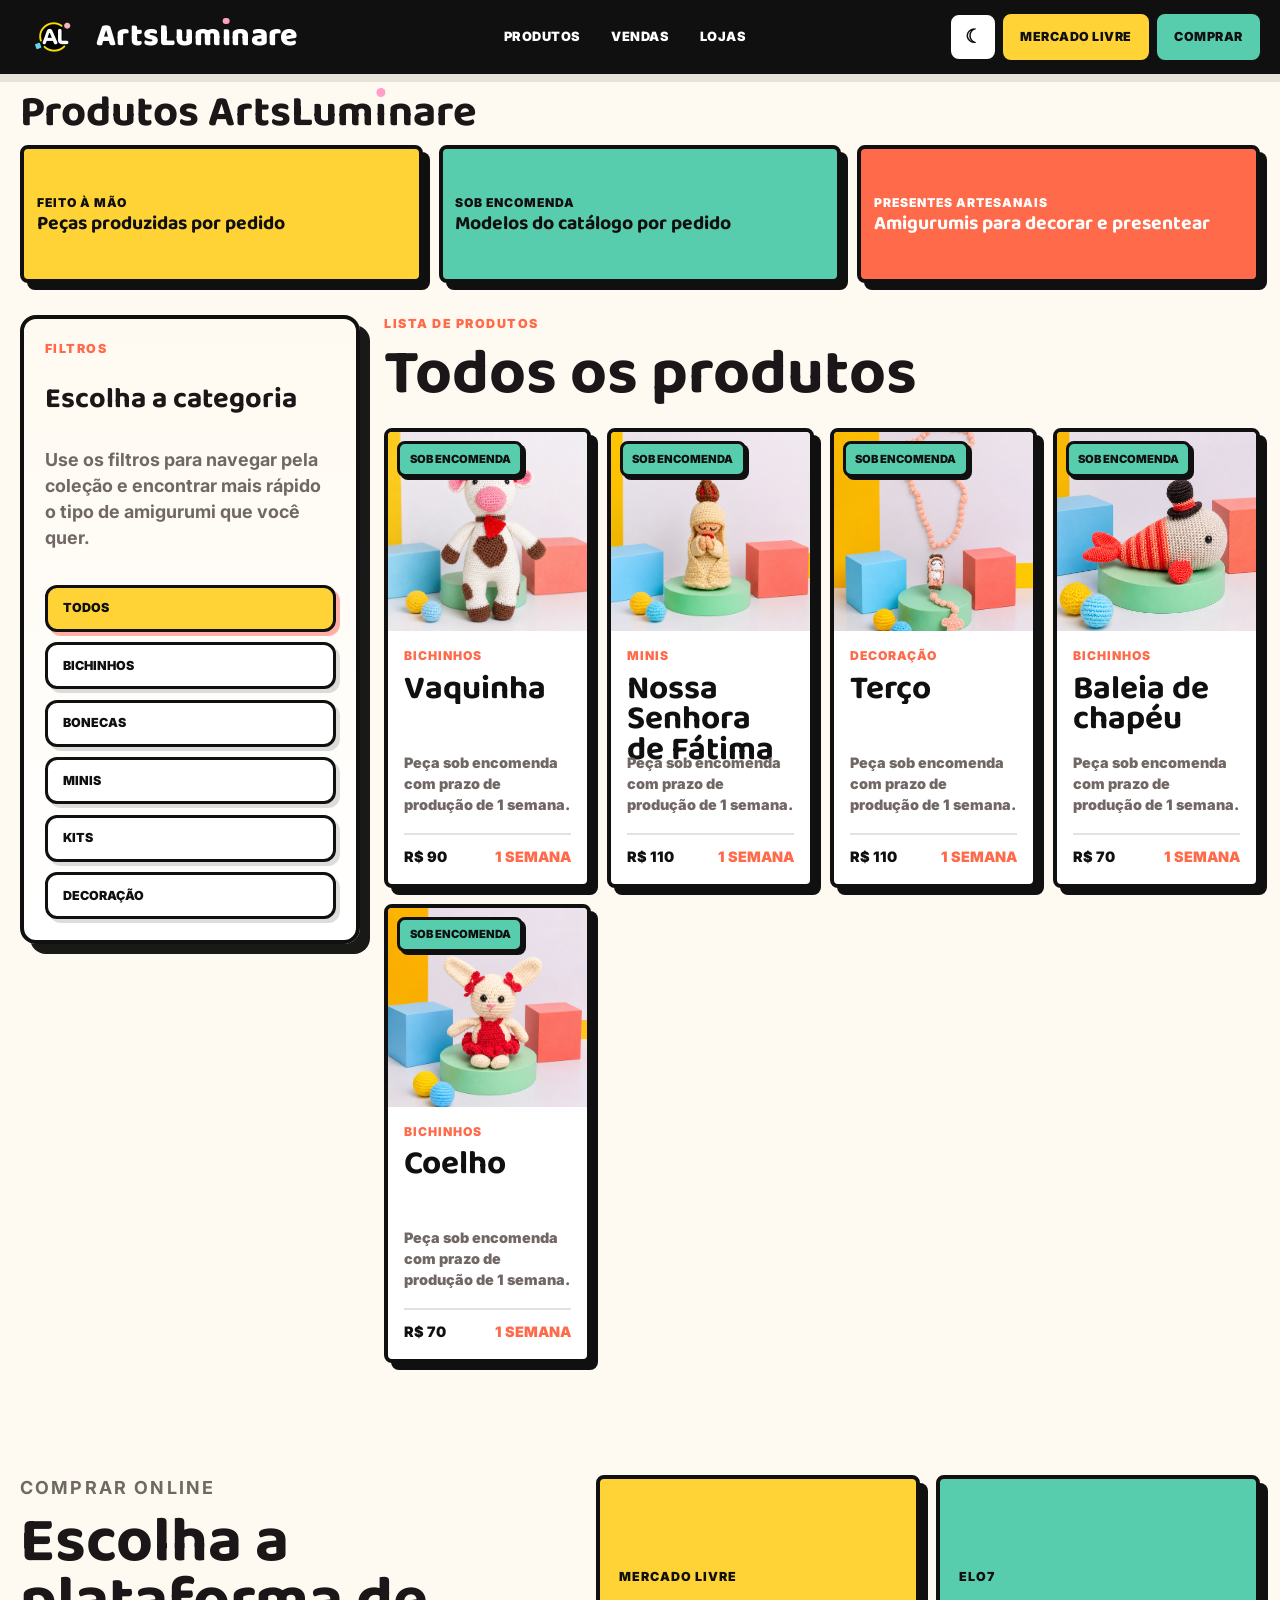
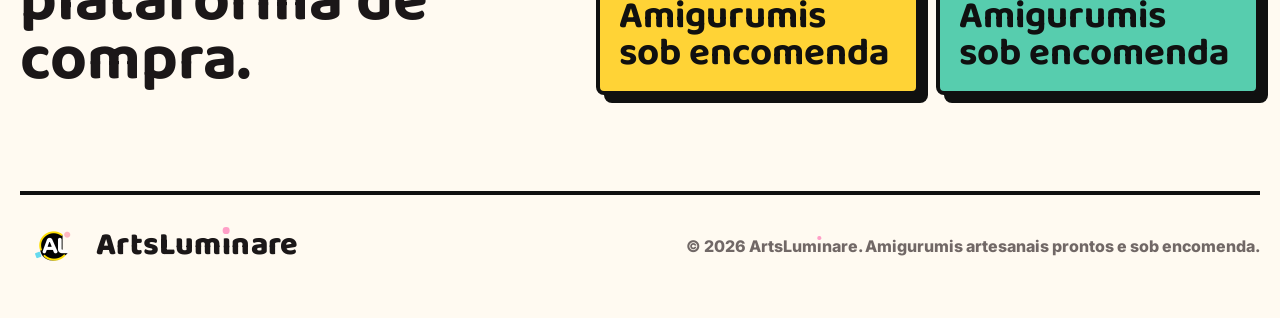
==== commit 75cbe722: "Remove pronta entrega products" ====
--- a/produtos.html
+++ b/produtos.html
@@ -29,7 +29,7 @@
     <meta property="og:title" content="Produtos | ArtsLuminare" />
     <meta
       property="og:description"
-      content="Veja os amigurumis prontos para envio e os modelos sob encomenda da ArtsLuminare."
+      content="Veja os amigurumis sob encomenda da ArtsLuminare."
     />
     <meta property="og:url" content="https://artsluminare.com/produtos.html" />
     <meta
@@ -43,7 +43,7 @@
     <meta name="twitter:title" content="Produtos | ArtsLuminare" />
     <meta
       name="twitter:description"
-      content="Veja os amigurumis prontos para envio e os modelos sob encomenda da ArtsLuminare."
+      content="Veja os amigurumis sob encomenda da ArtsLuminare."
     />
     <meta
       name="twitter:image"
@@ -121,8 +121,8 @@
 
         <div class="products-hero-cards">
           <article class="category-tile yellow">
-            <span>Pronta entrega</span>
-            <strong>Pe&ccedil;as prontas para envio r&aacute;pido</strong>
+            <span>Feito &agrave; m&atilde;o</span>
+            <strong>Pe&ccedil;as produzidas por pedido</strong>
           </article>
           <article class="category-tile mint">
             <span>Sob encomenda</span>
@@ -186,19 +186,6 @@
             <div class="product-grid products-page-grid">
               <article class="product-card" data-category="bichinhos">
                 <a class="product-link" href="./index.html#lojas">
-                  <span class="status ready">Pronta entrega</span>
-                  <img src="./assets/hero-bunny.jpg" alt="Coelhinho amigurumi artesanal" />
-                  <div class="product-info">
-                    <p>Bichinhos</p>
-                    <h3>Coelhinho Lumi</h3>
-                    <span class="product-copy">Amigurumi delicado para presente infantil, decora&ccedil;&atilde;o e datas especiais.</span>
-                    <div><strong>R$ 149</strong><span>Ver produto</span></div>
-                  </div>
-                </a>
-              </article>
-
-              <article class="product-card" data-category="bichinhos">
-                <a class="product-link" href="./index.html#lojas">
                   <span class="status order">Sob encomenda</span>
                   <img src="./assets/vaquinha.png" alt="Vaquinha amigurumi artesanal" />
                   <div class="product-info">
@@ -206,45 +193,6 @@
                     <h3>Vaquinha</h3>
                     <span class="product-copy">Pe&ccedil;a sob encomenda com prazo de produ&ccedil;&atilde;o de 1 semana.</span>
                     <div><strong>R$ 90</strong><span>1 semana</span></div>
-                  </div>
-                </a>
-              </article>
-
-              <article class="product-card" data-category="kits">
-                <a class="product-link" href="./index.html#lojas">
-                  <span class="status ready">Kit pronto</span>
-                  <img src="./assets/amigurumi-produtos-prontos-hero.png" alt="Grupo de amigurumis prontos para venda" />
-                  <div class="product-info">
-                    <p>Kits</p>
-                    <h3>Pack Jardim de Fios</h3>
-                    <span class="product-copy">Conjunto presente&aacute;vel com pe&ccedil;as fofas para colecionar ou decorar.</span>
-                    <div><strong>R$ 289</strong><span>Ver produto</span></div>
-                  </div>
-                </a>
-              </article>
-
-              <article class="product-card" data-category="mini">
-                <a class="product-link" href="./index.html#lojas">
-                  <span class="status ready">Pronta entrega</span>
-                  <img src="./assets/craft-tools.jpg" alt="Fios de croch&ecirc; para mini amigurumis" />
-                  <div class="product-info">
-                    <p>Minis</p>
-                    <h3>Mini Sol de Bolso</h3>
-                    <span class="product-copy">Pe&ccedil;a pequena para lembrancinhas, chaveiros e mimos artesanais.</span>
-                    <div><strong>R$ 79</strong><span>Ver produto</span></div>
-                  </div>
-                </a>
-              </article>
-
-              <article class="product-card" data-category="decoracao">
-                <a class="product-link" href="./index.html#lojas">
-                  <span class="status quote">Consultar</span>
-                  <img src="./assets/amigurumi-produtos-prontos-hero.png" alt="Amigurumis coloridos para decora&ccedil;&atilde;o" />
-                  <div class="product-info">
-                    <p>Decora&ccedil;&atilde;o</p>
-                    <h3>Turma do Nicho</h3>
-                    <span class="product-copy">Mini cole&ccedil;&atilde;o para quarto, prateleira ou composi&ccedil;&atilde;o de presente.</span>
-                    <div><strong>Consultar valor</strong><span>Ver produto</span></div>
                   </div>
                 </a>
               </article>
@@ -314,7 +262,7 @@
         <div class="store-grid">
           <a class="store-card yellow" href="https://www.mercadolivre.com.br/" target="_blank" rel="noreferrer" aria-label="Mercado Livre">
             <span>Mercado Livre</span>
-            <strong>Produtos prontos para envio</strong>
+            <strong>Amigurumis sob encomenda</strong>
           </a>
           <a class="store-card mint" href="https://www.elo7.com.br/" target="_blank" rel="noreferrer" aria-label="Elo7">
             <span>Elo7</span>
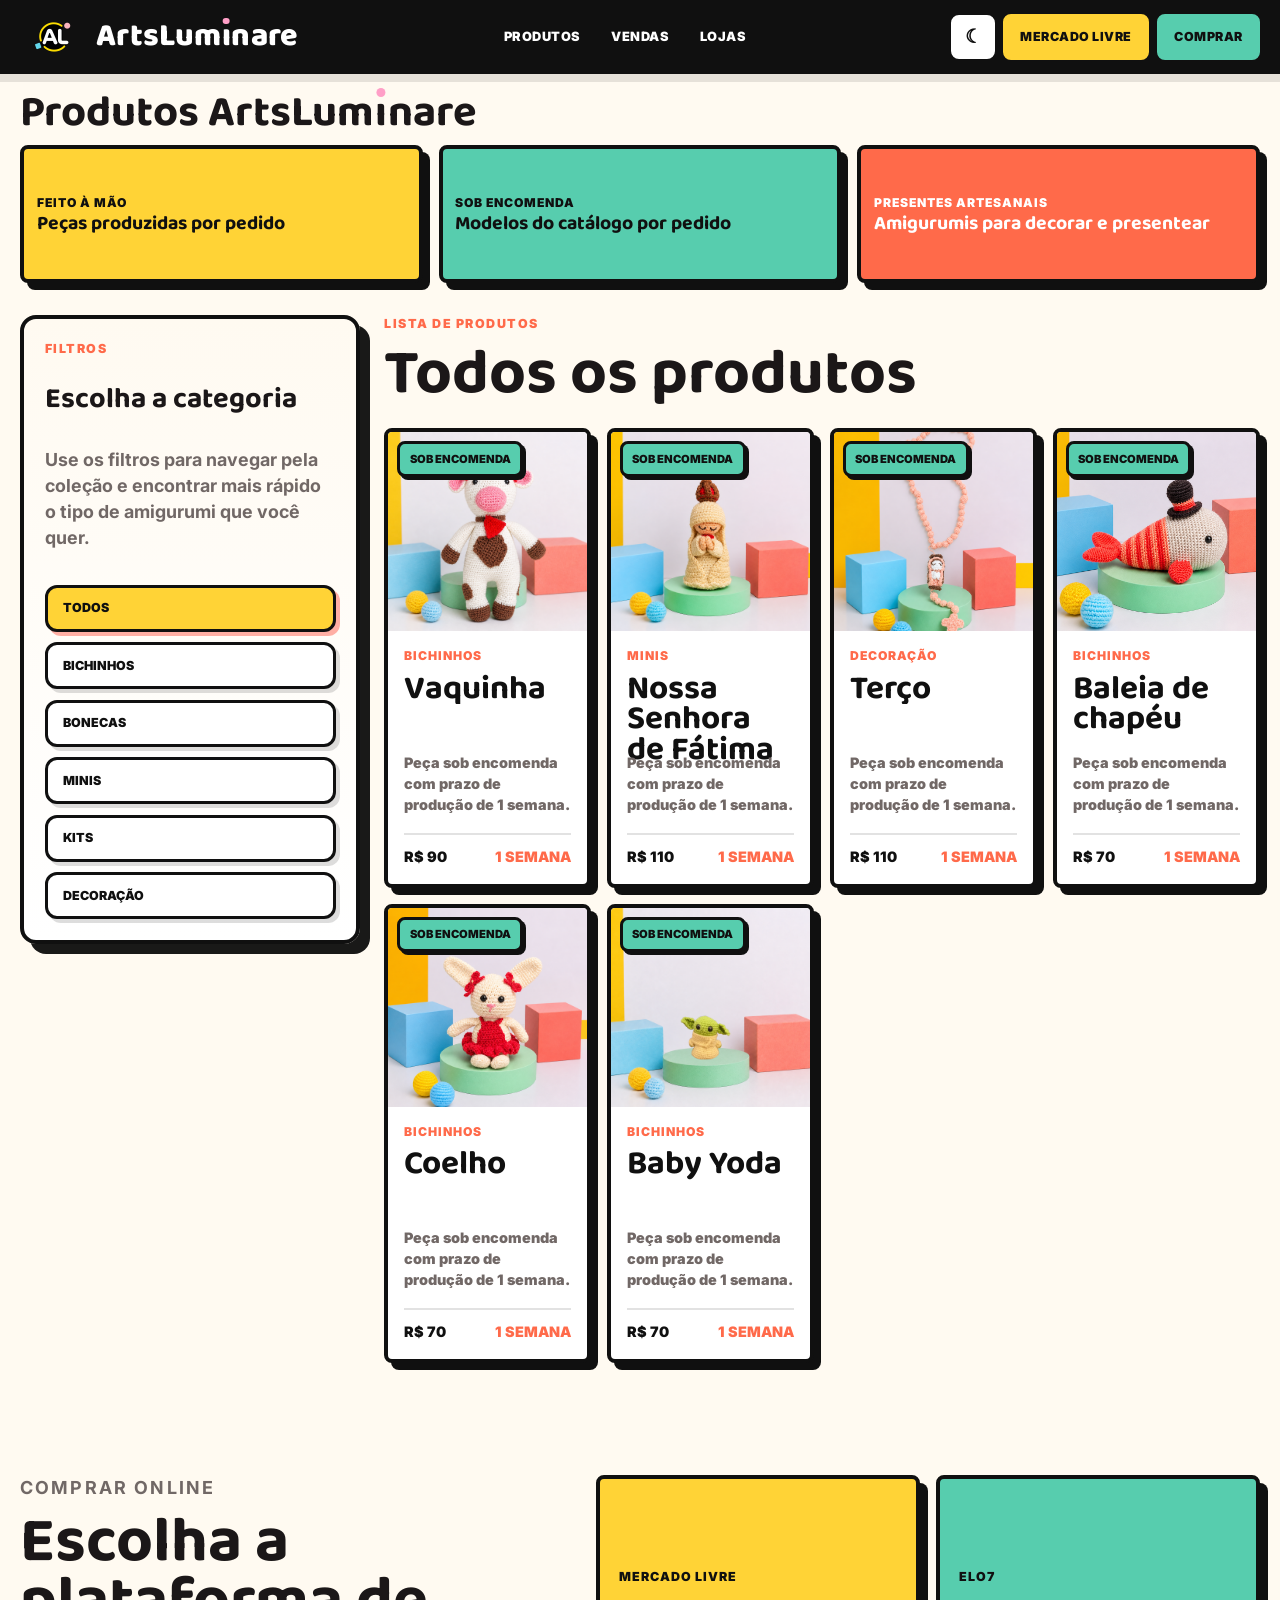
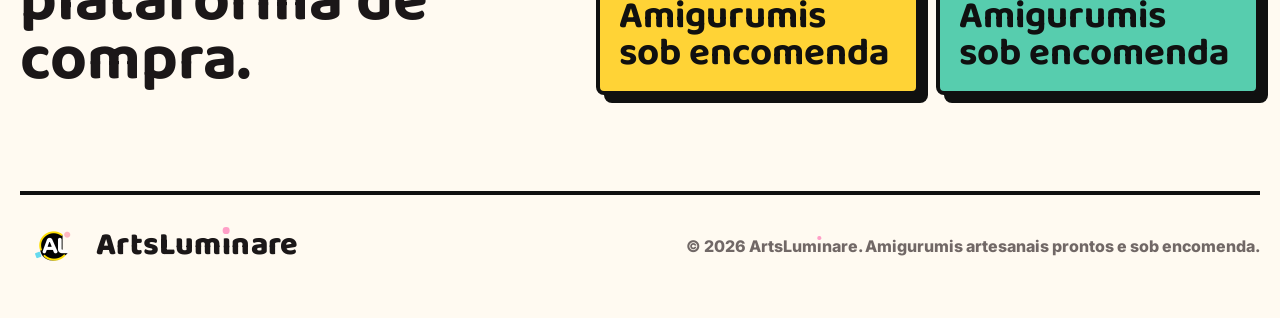
==== commit 8fb048b4: "Add baby yoda custom order card" ====
--- a/produtos.html
+++ b/produtos.html
@@ -248,6 +248,19 @@
                   </div>
                 </a>
               </article>
+
+              <article class="product-card" data-category="bichinhos">
+                <a class="product-link" href="./index.html#lojas">
+                  <span class="status order">Sob encomenda</span>
+                  <img src="./assets/baby-yoda.png" alt="Baby Yoda em amigurumi artesanal" />
+                  <div class="product-info">
+                    <p>Bichinhos</p>
+                    <h3>Baby Yoda</h3>
+                    <span class="product-copy">Pe&ccedil;a sob encomenda com prazo de produ&ccedil;&atilde;o de 1 semana.</span>
+                    <div><strong>R$ 70</strong><span>1 semana</span></div>
+                  </div>
+                </a>
+              </article>
             </div>
           </div>
         </div>
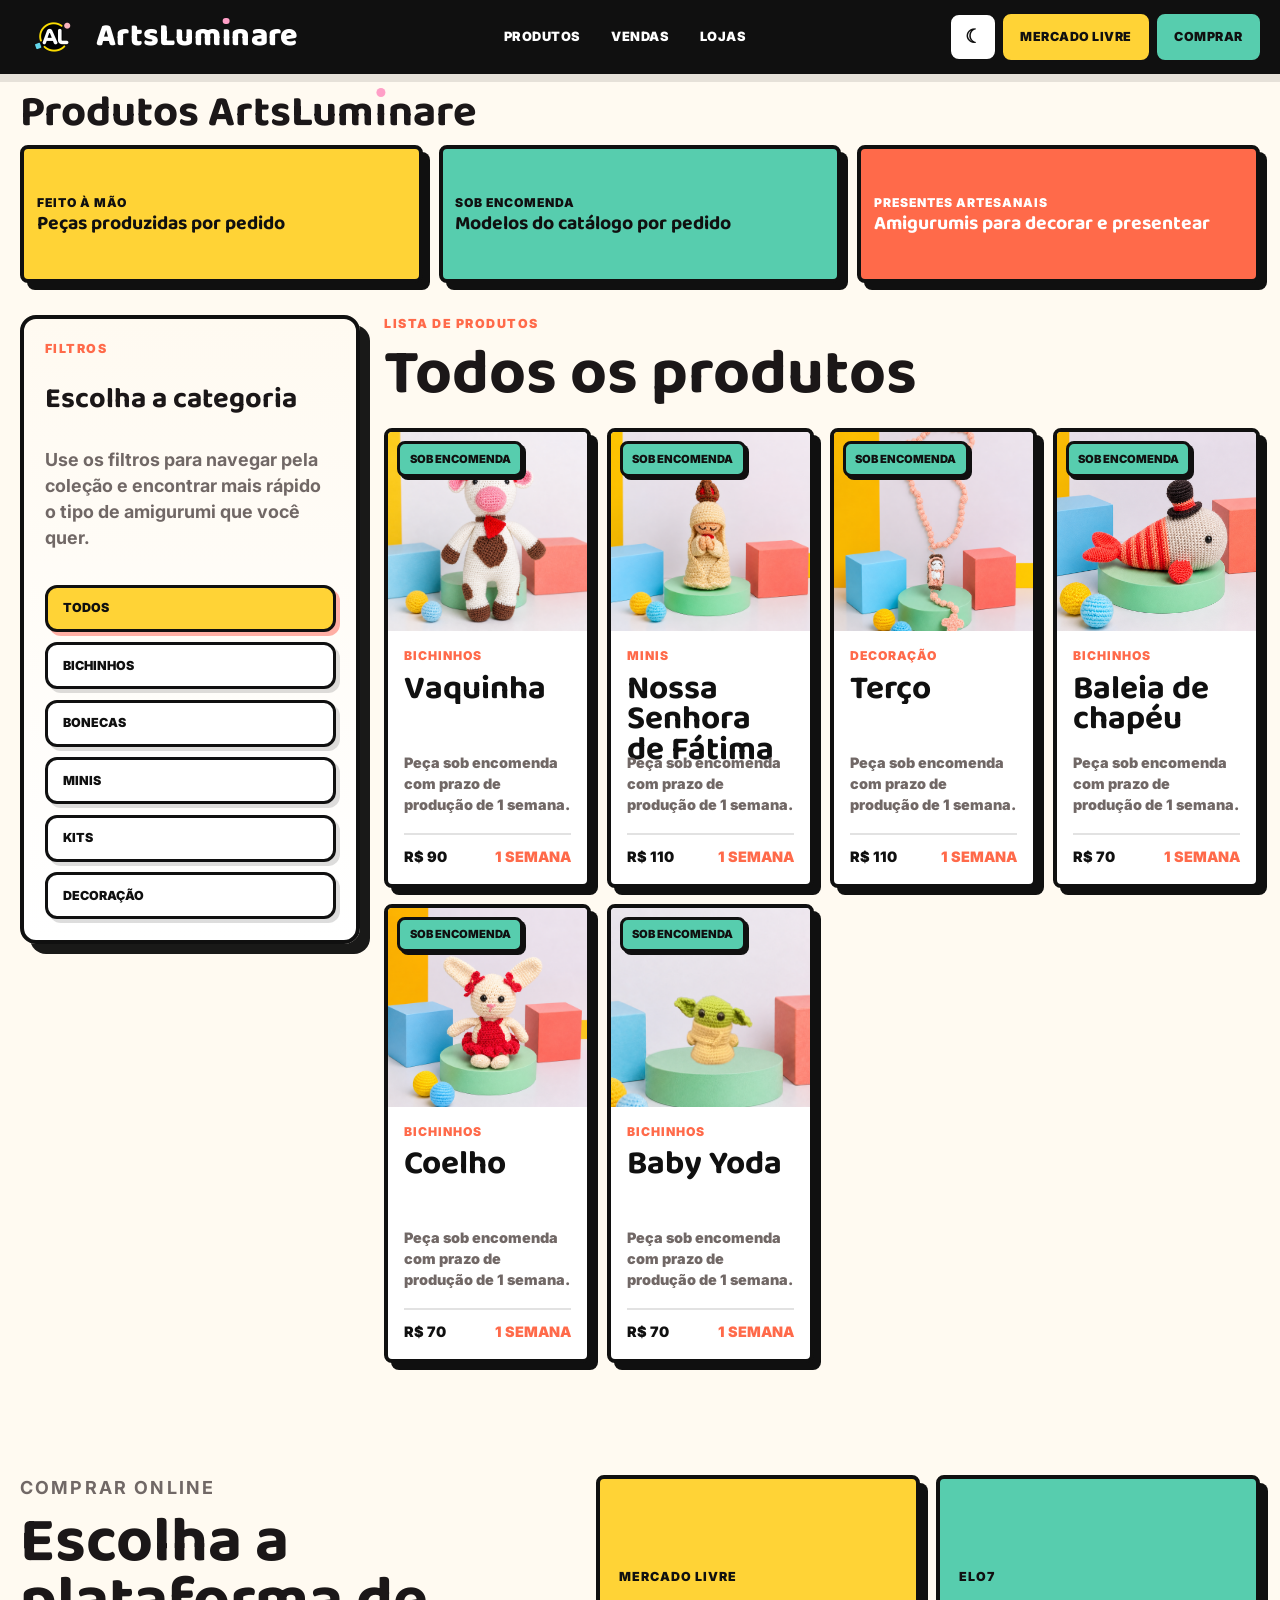
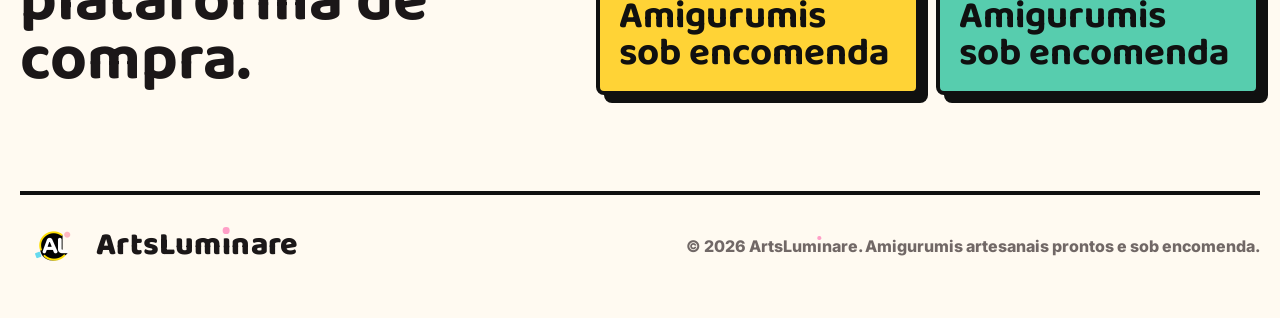
==== commit 987f8b9e: "feat: abrir modal de lojas ao clicar em produto Ao clicar em qualquer card de produto, abre um modal" ====
--- a/produtos.html
+++ b/produtos.html
@@ -67,7 +67,7 @@
       href="https://fonts.googleapis.com/css2?family=Baloo+2:wght@600;700;800&family=Inter:wght@500;600;700;800;900&display=swap"
       rel="stylesheet"
     />
-    <link rel="stylesheet" href="./styles.css?v=2" />
+    <link rel="stylesheet" href="./styles.css?v=3" />
   </head>
   <body>
     <!-- Google Tag Manager (noscript) -->
@@ -283,6 +283,31 @@
           </a>
         </div>
       </section>
+      <div class="shop-modal-overlay" id="shop-modal" role="dialog" aria-modal="true" aria-labelledby="shop-modal-heading" hidden>
+        <div class="shop-modal">
+          <div class="shop-modal-head">
+            <div>
+              <p class="eyebrow" id="shop-modal-product-name">Produto</p>
+              <h2 id="shop-modal-heading">Onde comprar?</h2>
+            </div>
+            <button class="shop-modal-close" type="button" aria-label="Fechar">&#x00D7;</button>
+          </div>
+          <div class="shop-modal-grid">
+            <a class="store-card yellow" href="https://www.mercadolivre.com.br/" target="_blank" rel="noreferrer noopener" aria-label="Comprar no Mercado Livre">
+              <span>Mercado Livre</span>
+              <strong>Ir para a loja</strong>
+            </a>
+            <a class="store-card mint" href="https://www.elo7.com.br/" target="_blank" rel="noreferrer noopener" aria-label="Comprar no Elo7">
+              <span>Elo7</span>
+              <strong>Ir para a loja</strong>
+            </a>
+            <a class="store-card coral" href="https://shopee.com.br/" target="_blank" rel="noreferrer noopener" aria-label="Comprar na Shopee">
+              <span>Shopee</span>
+              <strong>Ir para a loja</strong>
+            </a>
+          </div>
+        </div>
+      </div>
     </main>
 
     <footer class="site-footer">
@@ -293,6 +318,6 @@
       <p>&copy; <span id="year"></span> ArtsLum<span class="pink-i">&#305;</span>nare. Amigurumis artesanais prontos e sob encomenda.</p>
     </footer>
 
-    <script src="./script.js?v=2"></script>
+    <script src="./script.js?v=3"></script>
   </body>
 </html>
--- a/styles.css
+++ b/styles.css
@@ -319,6 +319,27 @@
   box-shadow: 7px 7px 0 rgba(255, 246, 234, 0.1);
 }
 
+html[data-theme="dark"] .empty-state-card {
+  background: linear-gradient(135deg, #2b211e 0%, #3a2b21 100%);
+  border-color: rgba(255, 246, 234, 0.22);
+  box-shadow: 10px 10px 0 rgba(255, 246, 234, 0.08);
+}
+
+html[data-theme="dark"] .empty-state-card h3 {
+  color: #fff6ea;
+}
+
+html[data-theme="dark"] .empty-state-card p {
+  color: rgba(255, 246, 234, 0.82);
+}
+
+html[data-theme="dark"] .empty-state-card .status.quote {
+  background: var(--yellow);
+  color: var(--black);
+  border-color: var(--black);
+  box-shadow: 3px 3px 0 var(--black);
+}
+
 .nav-toggle {
   display: none;
   width: 46px;
@@ -678,6 +699,38 @@
   grid-template-columns: repeat(4, minmax(0, 1fr));
   gap: 1rem;
   align-items: stretch;
+}
+
+.empty-state-card {
+  position: relative;
+  display: grid;
+  gap: 0.9rem;
+  max-width: 760px;
+  padding: 1.5rem;
+  border: 4px solid var(--black);
+  border-radius: var(--radius);
+  background: #fffdf8;
+  box-shadow: 10px 10px 0 var(--black);
+}
+
+.empty-state-card .status {
+  position: static;
+  top: auto;
+  left: auto;
+  width: fit-content;
+  margin: 0;
+}
+
+.empty-state-card h3 {
+  margin: 0;
+  font-size: clamp(1.4rem, 2vw, 2rem);
+}
+
+.empty-state-card p {
+  margin: 0;
+  color: var(--muted);
+  font-size: 1rem;
+  line-height: 1.5;
 }
 
 .product-card {
@@ -1278,6 +1331,11 @@
   .product-grid {
     grid-template-columns: 1fr;
     gap: 0.72rem;
+  }
+
+  .empty-state-card {
+    padding: 1.1rem;
+    box-shadow: none;
   }
 
   .product-link {
@@ -1574,6 +1632,122 @@
   }
 }
 
+/* Shop modal */
+.shop-modal-overlay {
+  position: fixed;
+  inset: 0;
+  z-index: 200;
+  display: flex;
+  align-items: center;
+  justify-content: center;
+  padding: 1rem;
+  background: rgba(16, 16, 16, 0.72);
+  backdrop-filter: blur(4px);
+}
+
+.shop-modal-overlay[hidden] {
+  display: none;
+}
+
+body.is-modal-open {
+  overflow: hidden;
+}
+
+.shop-modal {
+  width: min(100%, 540px);
+  padding: clamp(1.2rem, 3vw, 1.8rem);
+  border: 4px solid var(--black);
+  border-radius: var(--radius);
+  background: var(--paper);
+  box-shadow: 10px 10px 0 var(--black);
+  display: grid;
+  gap: 1.2rem;
+}
+
+html[data-theme="dark"] .shop-modal {
+  box-shadow: 10px 10px 0 rgba(255, 246, 234, 0.12);
+}
+
+.shop-modal-head {
+  display: flex;
+  justify-content: space-between;
+  align-items: flex-start;
+  gap: 1rem;
+}
+
+.shop-modal h2 {
+  font-size: clamp(1.8rem, 3vw, 2.6rem);
+  line-height: 1;
+  margin-top: 0.3rem;
+}
+
+.shop-modal-close {
+  flex: 0 0 auto;
+  width: 44px;
+  height: 44px;
+  display: grid;
+  place-items: center;
+  border: 3px solid var(--black);
+  border-radius: var(--radius);
+  background: var(--white);
+  color: var(--ink);
+  font-size: 1.1rem;
+  font-weight: 1000;
+  cursor: pointer;
+  box-shadow: 3px 3px 0 var(--black);
+  transition: transform 160ms ease, box-shadow 160ms ease;
+}
+
+.shop-modal-close:hover,
+.shop-modal-close:focus-visible {
+  transform: translate(2px, 2px);
+  box-shadow: 1px 1px 0 var(--black);
+  outline: none;
+}
+
+html[data-theme="dark"] .shop-modal-close {
+  border-color: rgba(255, 246, 234, 0.3);
+  box-shadow: 3px 3px 0 rgba(255, 246, 234, 0.12);
+}
+
+html[data-theme="dark"] .shop-modal-close:hover,
+html[data-theme="dark"] .shop-modal-close:focus-visible {
+  box-shadow: 1px 1px 0 rgba(255, 246, 234, 0.12);
+}
+
+.shop-modal-grid {
+  display: grid;
+  grid-template-columns: repeat(3, minmax(0, 1fr));
+  gap: 0.75rem;
+}
+
+.shop-modal-grid .store-card {
+  min-height: 140px;
+}
+
+.store-card.coral {
+  background: var(--coral);
+  color: var(--white);
+}
+
+@media (max-width: 480px) {
+  .shop-modal-grid {
+    grid-template-columns: 1fr;
+  }
+
+  .shop-modal-grid .store-card {
+    min-height: auto;
+    flex-direction: row;
+    align-items: center;
+    gap: 1rem;
+    padding: 0.9rem 1rem;
+  }
+
+  .shop-modal-grid .store-card strong {
+    font-size: 1rem;
+  }
+}
+
 @media (prefers-reduced-motion: reduce) {
   html {
     scroll-behavior: auto;
